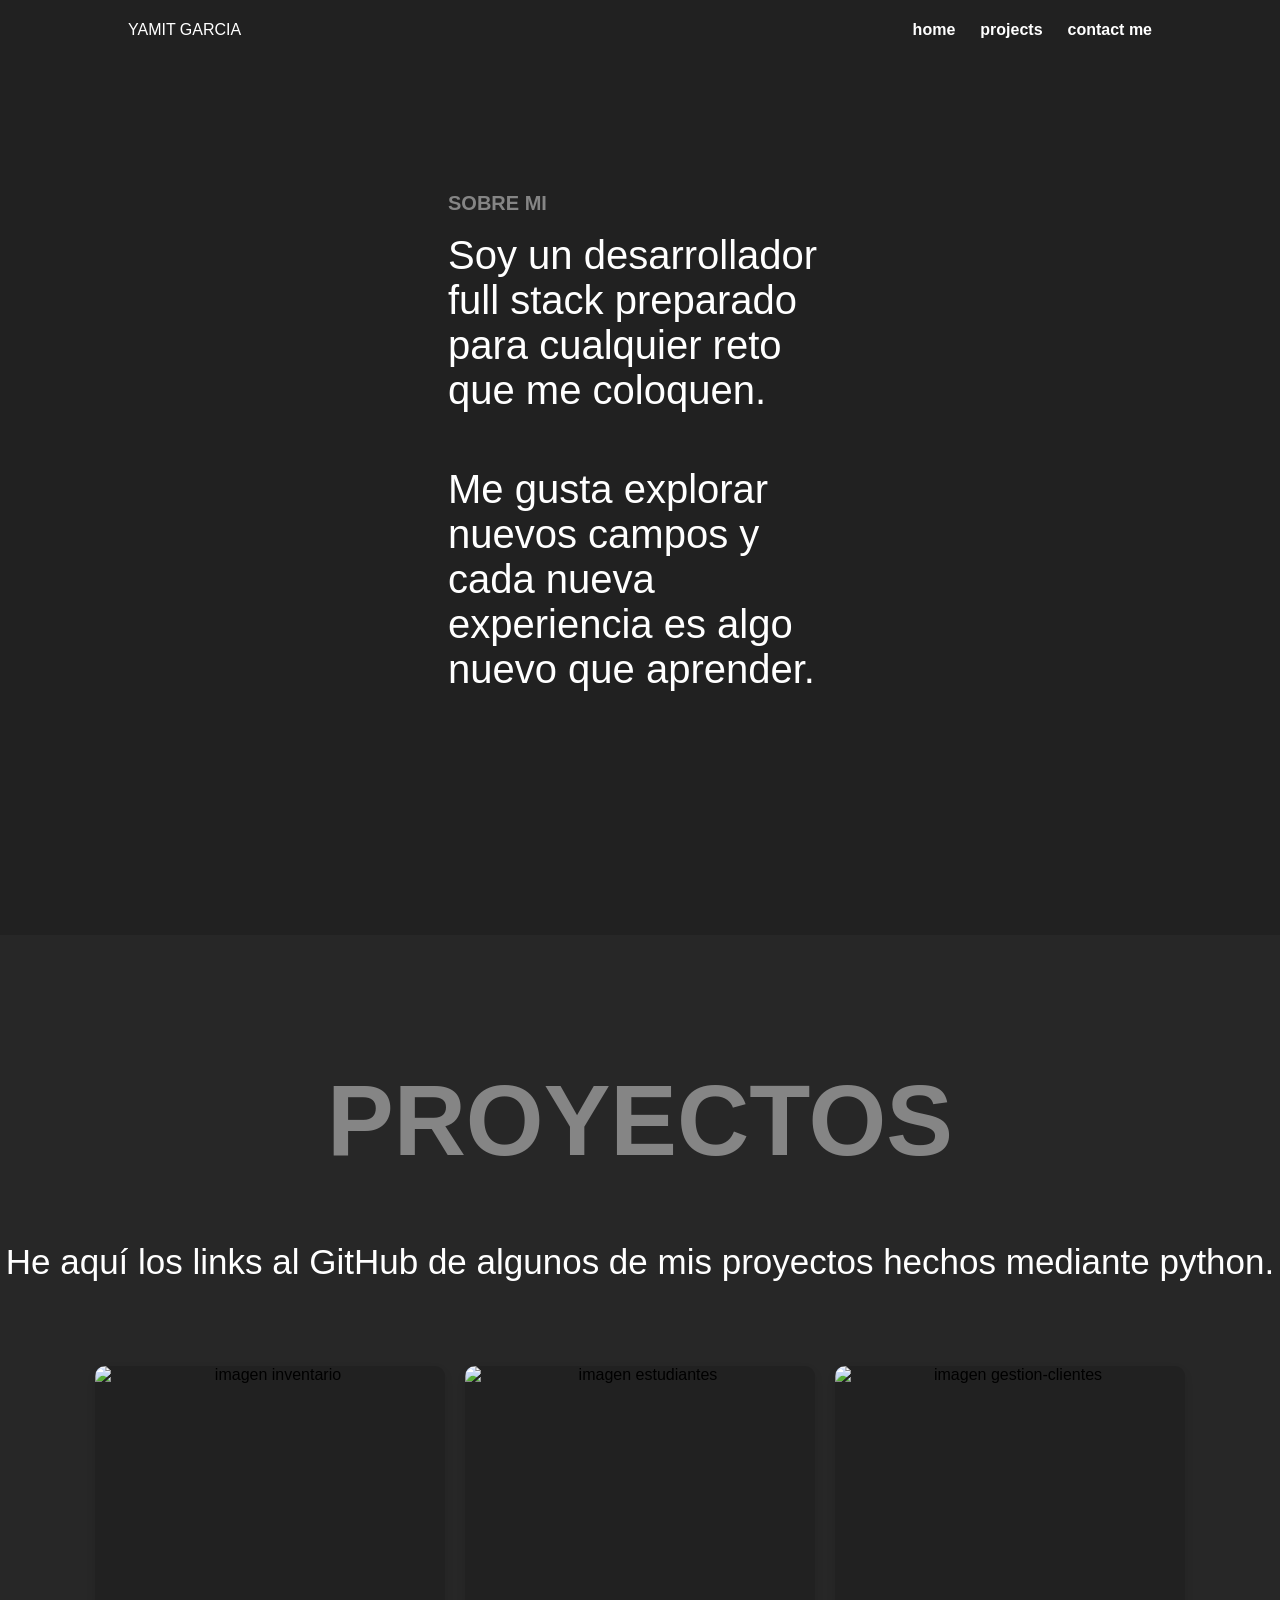
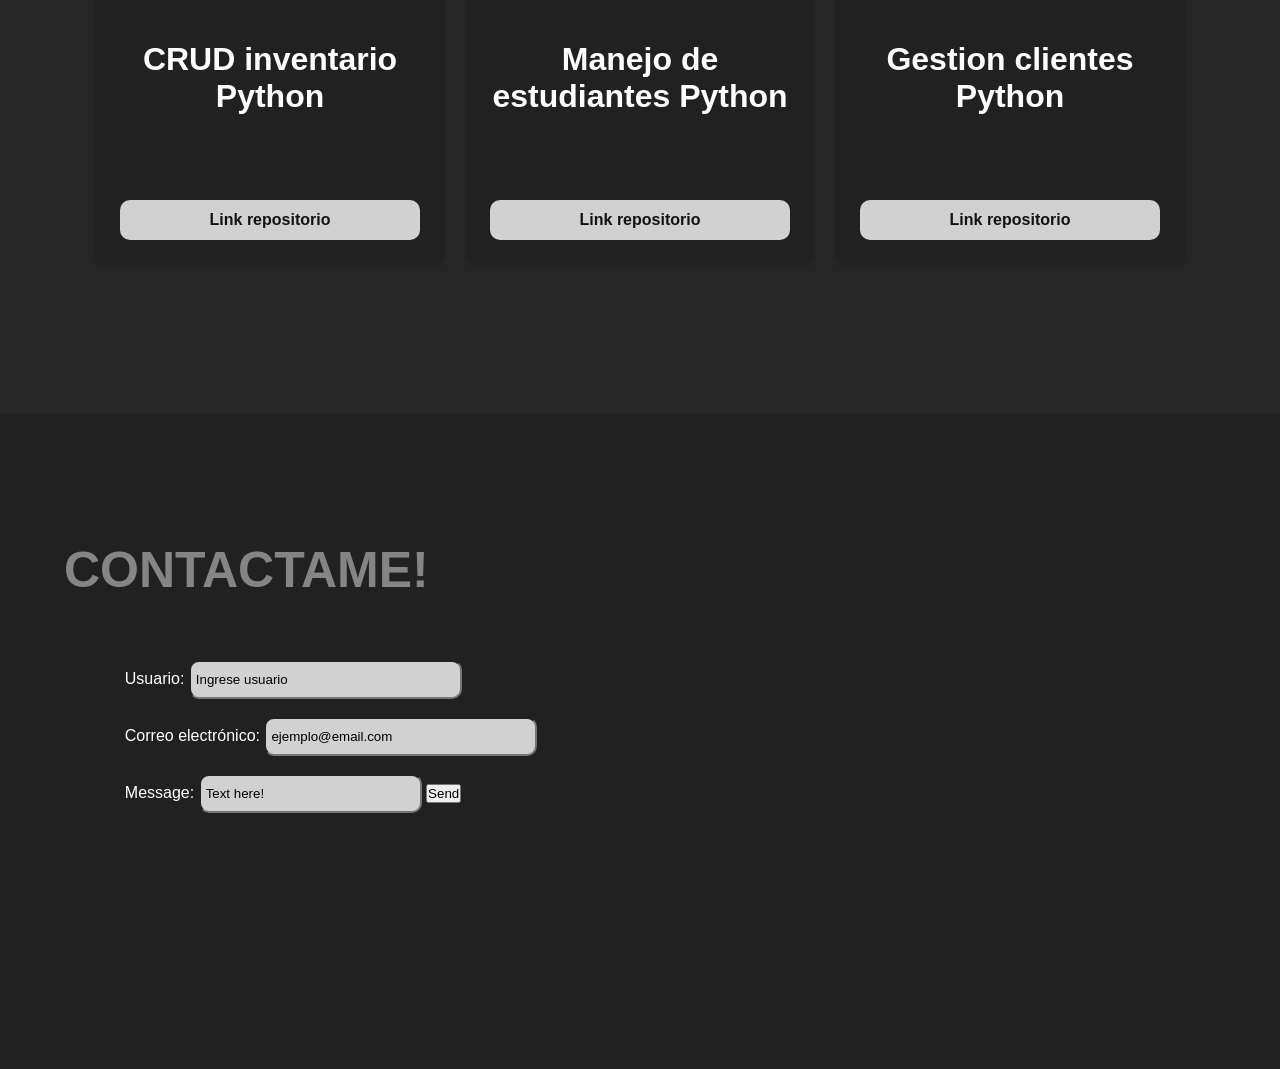
==== index.html @ 8ad62be3 "cambios" ====
<!DOCTYPE html>
<html lang="en">
<head>
    <meta charset="UTF-8">
    <meta name="viewport" content="width=device-width, initial-scale=1.0">
    <title>Portfolio</title>
    <link rel="stylesheet" href="style.css">
</head>
<body>
    <header>
        <div>
            <p id="name">YAMIT GARCIA</p>
        </div>
        <nav>
            <ul>
                <li><a href="#home">home</a></li>
                <li><a href="#projects">projects</a></li>
                <li><a href="#contact_me">contact me</a></li>
            </ul>
        </nav>
    </header>
    <main>
        <section id="home">
            <h1>SOBRE MI</h1>
            <br>
            <p>Soy un desarrollador full stack preparado para cualquier reto que me coloquen.</p><br><br><br>
            <p>Me gusta explorar nuevos campos y cada nueva experiencia es algo nuevo que aprender.</p>
        </section>
        <section id="projects">
            <h2>PROYECTOS</h2>
            <p>He aquí los links al GitHub de algunos de mis proyectos hechos mediante python.</p>
            <div class="contenedor-cards">
                <article class="card">
                    <img src="inventario.png" alt="imagen inventario">
                    <div class="contenido-card">
                        <h3>CRUD inventario Python</h3>
                        <button><a href="https://github.com/YamitGC/ProyectoM1Riwi-Inventario-Python" target="_blank">Link repositorio</a></button>
                    </div>
                </article>
                <article class="card">
                    <img src="estudiantes.jpg" alt="imagen estudiantes">
                    <div class="contenido-card">
                        <h3>Manejo de estudiantes Python</h3>
                        <button><a href="https://github.com/YamitGC/prueba-desempe-o" target="_blank">Link repositorio</a></button>
                    </div>
                </article>
                    <article class="card">
                    <img src="gestion-clientes.jpg" alt="imagen gestion-clientes">
                    <div class="contenido-card">
                        <h3>Gestion clientes Python</h3>
                        <button><a href="https://github.com/YamitGC/Proyecto-gestion-pedidos-clientes" target="_blank">Link repositorio</a></button>
                    </div>
                </article>
            </div>
        </section>
        <section id="contact_me">
            <h2>CONTACTAME!</h2>
            <form method="post">
                <label class="input-nombre" for="user">Usuario:</label>
                <input class="input-nombre-place" type="text" id="user" name="usuario" placeholder="Ingrese usuario" maxlength="20" required>
                <br><br>
                <label class="input-email" for="email">Correo electrónico:</label>
                <input class="input-email-place" type="email" id="email" name="email" placeholder="ejemplo@email.com" maxlength="25" required>
                <br><br>
                <label class="input-message" for="message">Message:</label>
                <input class="input-message-place" type="text" name="message" id="message" placeholder="Text here!" maxlength="250" required>

                <button type="submit">Send</button>
            </form>

        </section>
    </main>
    <footer></footer>
</body>
</html>
---- style.css ----
*{
    padding: 0;
    margin: 0;
    box-sizing: border-box;
    font-family:'Trebuchet MS', 'Lucida Sans Unicode', 'Lucida Grande', 'Lucida Sans', Arial, sans-serif;
}

:root{
    --color-home: #212121 ;
    --color-projects: #272727;
    --color-h1-home: #858585;
    --color-p-home: white;
}

#name{
    color: white;
}

header{
    left: 0;
    top: 0;
    width: 100%;
    height: 60px;
    display: flex;
    justify-content: space-between;
    align-items: center;
    padding: 0px 10%;
    position: fixed;
}

ul{
    
    list-style: none;
    display: flex;
    gap: 25px;
}

ul li a{
    font-weight: 600;
    text-decoration: none;
    color: white;

}

#home{
    background-color: var(--color-home);
    text-align: center;
    padding: 15% 35% 19% 35%;
}

#home h1{
    color: var(--color-h1-home);
    text-align: left;
    font-size: 20px;
}

#home p{
    color:var(--color-p-home);
    font-size: 40px;
    text-align:start;
}


#projects{
    background-color: var(--color-projects);
    text-align: center;
    padding: 0% 0% 10% 0%;
}

#projects h2{
    color: var(--color-h1-home);
    font-size: 100px;
    padding: 10% 0% 5%;
}

#projects p{
    color: white;
    padding: 0% 0% 5% 0%;
    font-size: 35px;
    text-align:center;
}

.contenedor-cards{
    display: flex;
    flex-wrap: wrap;
    gap: 20px;
    justify-content: center;
    padding: 20px;
}

.card{
    background: var(--color-home);
    border-radius: 10px;
    box-shadow: 0 4px 8px rgba(0,0,0,0.1);
    overflow: hidden;
    width: 300px;
    flex-grow: 1;
    max-width: 350px;
    display: flex;
    flex-direction: column;
}

.card img {
    width: 100%;
    height: 250px;
    object-fit: cover; /* Evita que la imagen se estire feo */
}

.contenido-card{
    color: #fcfcfc;
    padding: clamp(15px, 3vw, 25px); 
    display: flex;
    flex-direction: column;
    gap: 20px;
}

.contenido-card h3{
    font-size: xx-large;
    padding: 0% 0% 15%;
}


.contenido-card button{
    background-color: #d1d1d1;
    border: none;
    padding: 0px 10px;
    height: 40px;
    border-radius: 10px;
    cursor: pointer;
    margin-top: 20px;
    transition: all ease-in 0.2s;
}

.contenido-card button a{
    text-decoration: none;
    font-size: larger;
    font-weight: 600;
    color: rgb(19, 19, 19);
}

.contenido-card button:hover{
    background-color: #fcfcfc;
}

.card {
  transition: transform 0.4s ease;
}

.card:hover {
  transform: translateY(-10px); /* Se eleva un poquito al pasar el mouse */
}

#contact_me{
    background-color: var(--color-home);
    padding: 10% 0% 20% 5%;
    text-align: left;
}

#contact_me h2{
    color: var(--color-h1-home);
    padding: 0% 0% 5% 0%;
    font-size: 50px;
}

.input-nombre{
    color: white;
    padding: 0 0 0 5%;
}

.input-nombre-place{
    background-color: #d1d1d1;
    border-radius: 10px;
    padding: 10px 100px 10px 0%;
    color: #272727;
}

.input-nombre-place::placeholder{
    color: black;
    padding: 0 0 0 5px;
}

.input-email{
    color: white;
    padding: 0 0 0 5%;
}

.input-email-place{
    background-color: #d1d1d1;
    border-radius: 10px;
    padding: 10px 100px 10px 0%;
    color: #272727;
}

.input-email-place::placeholder{
    color: black;
    padding: 0 0 0 5px;
}

.input-message{
    color: white;
    padding: 0 0 0 5%;
}

.input-message-place{
    background-color: #d1d1d1;
    border-radius: 10px;
    padding: 10px 50px 10px 0%;
    color: #272727;
}

.input-message-place::placeholder{
    color: black;
    padding: 0 0 0 5px;
}
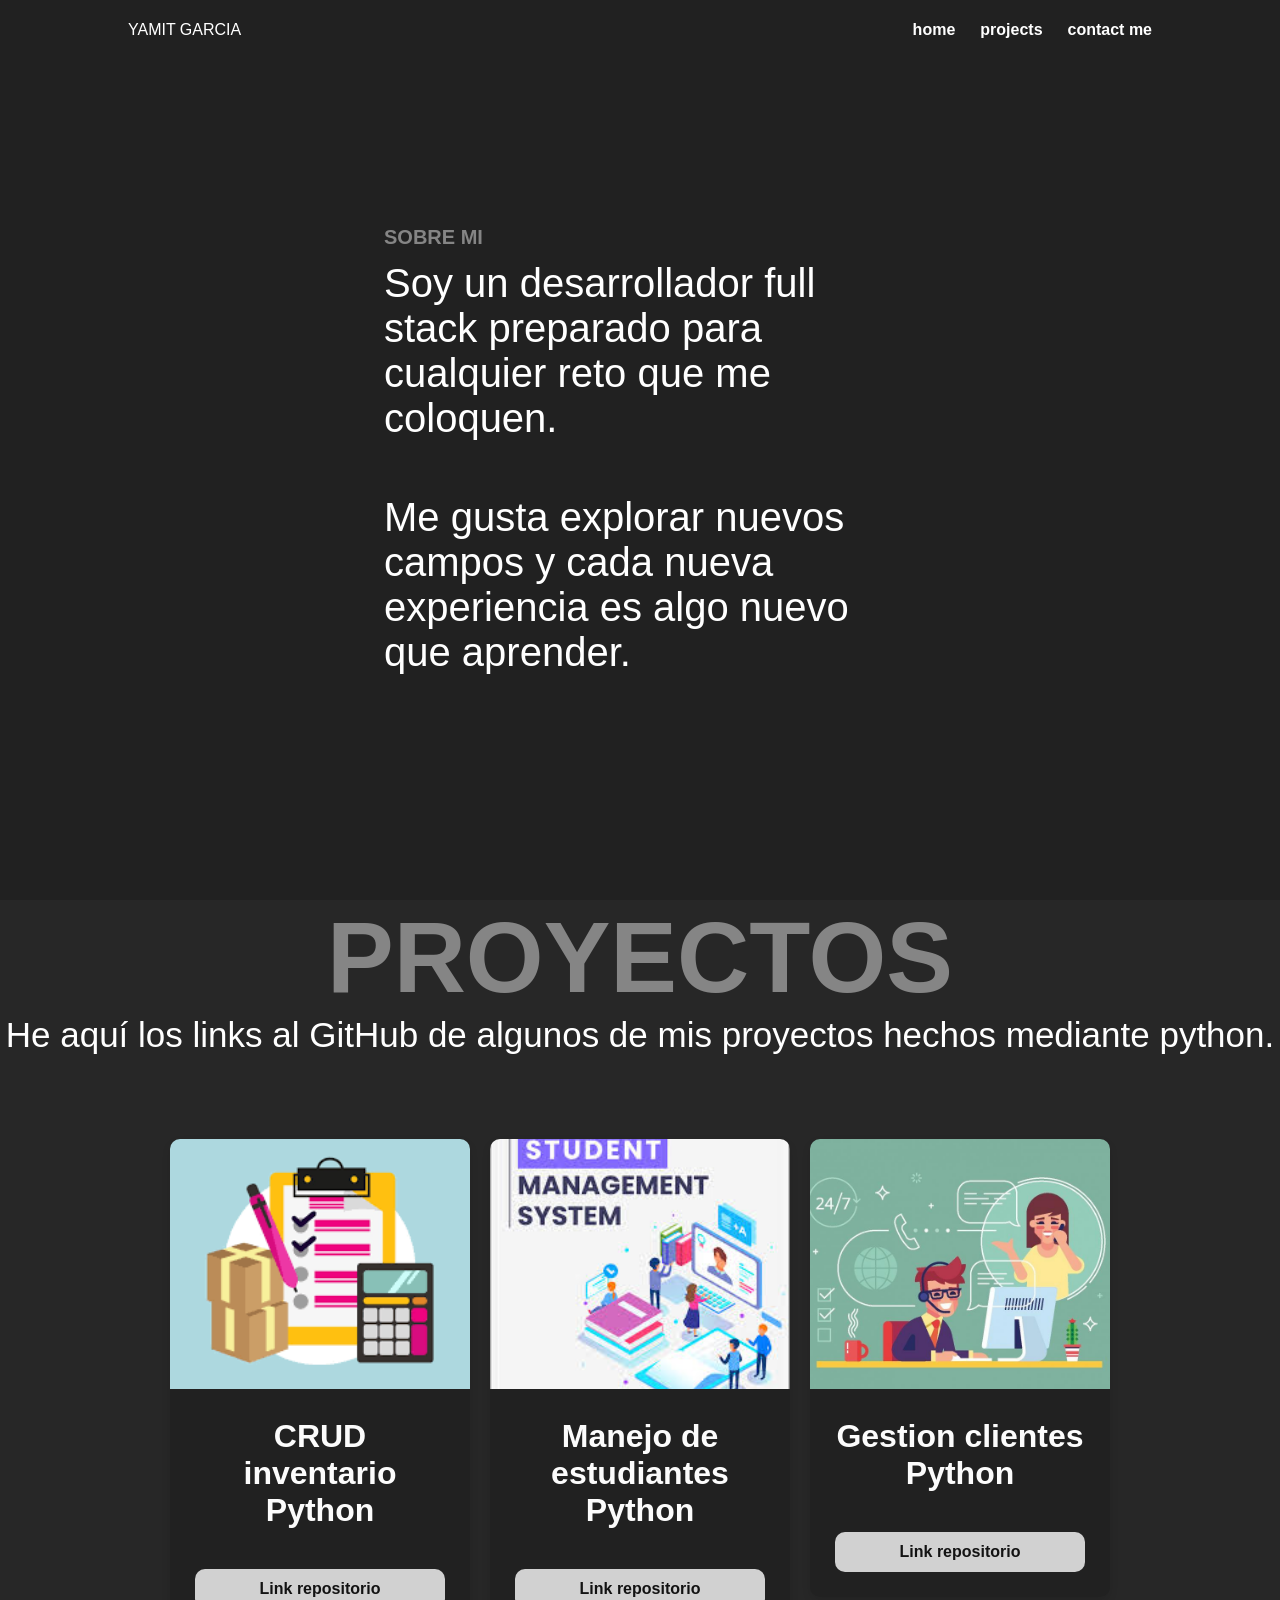
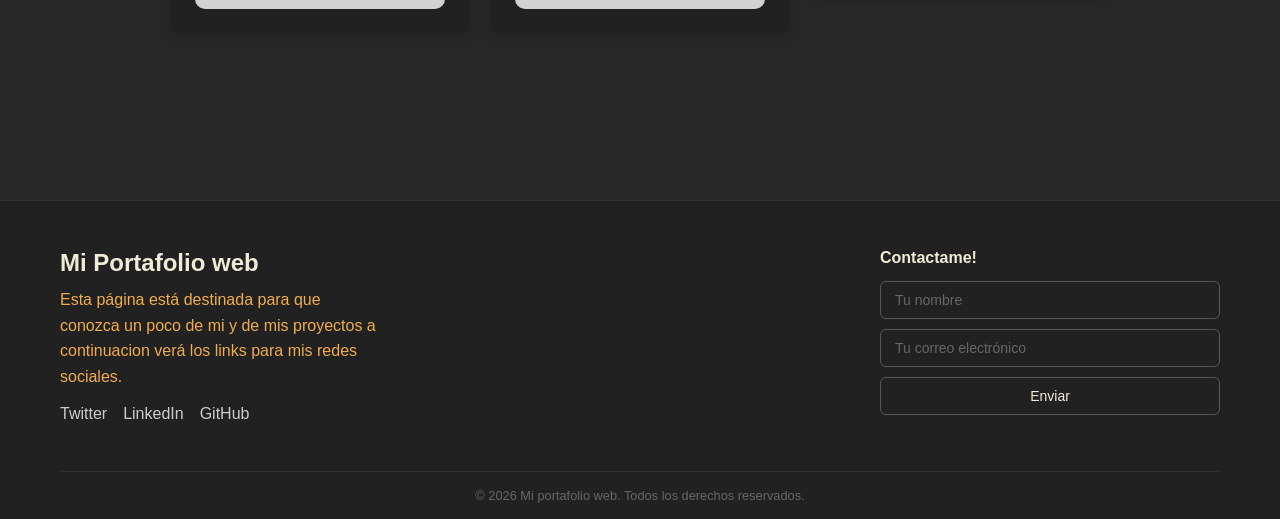
==== commit 4190df02: "portfile v1" ====
--- a/index.html
+++ b/index.html
@@ -31,21 +31,21 @@
             <p>He aquí los links al GitHub de algunos de mis proyectos hechos mediante python.</p>
             <div class="contenedor-cards">
                 <article class="card">
-                    <img src="inventario.png" alt="imagen inventario">
+                    <img src="/assets/inventario.png" alt="imagen inventario">
                     <div class="contenido-card">
                         <h3>CRUD inventario Python</h3>
                         <button><a href="https://github.com/YamitGC/ProyectoM1Riwi-Inventario-Python" target="_blank">Link repositorio</a></button>
                     </div>
                 </article>
                 <article class="card">
-                    <img src="estudiantes.jpg" alt="imagen estudiantes">
+                    <img src="/assets/estudiantes.jpg" alt="imagen estudiantes">
                     <div class="contenido-card">
                         <h3>Manejo de estudiantes Python</h3>
                         <button><a href="https://github.com/YamitGC/prueba-desempe-o" target="_blank">Link repositorio</a></button>
                     </div>
                 </article>
                     <article class="card">
-                    <img src="gestion-clientes.jpg" alt="imagen gestion-clientes">
+                    <img src="/assets/gestion-clientes.jpg" alt="imagen gestion-clientes">
                     <div class="contenido-card">
                         <h3>Gestion clientes Python</h3>
                         <button><a href="https://github.com/YamitGC/Proyecto-gestion-pedidos-clientes" target="_blank">Link repositorio</a></button>
@@ -53,23 +53,33 @@
                 </article>
             </div>
         </section>
+
+    </main>
+    <footer>
+        <section>
+        <h2>Mi Portafolio web</h2>
+        <p>Esta página está destinada para que conozca un poco de mi y de mis proyectos a continuacion verá los links para mis redes sociales.</p>
+        <nav aria-label="Redes sociales">
+            <a href="#">Twitter</a>
+            <a href="#">LinkedIn</a>
+            <a href="https://github.com/YamitGC">GitHub</a>
+        </nav>
+        </section>
+
         <section id="contact_me">
-            <h2>CONTACTAME!</h2>
-            <form method="post">
-                <label class="input-nombre" for="user">Usuario:</label>
-                <input class="input-nombre-place" type="text" id="user" name="usuario" placeholder="Ingrese usuario" maxlength="20" required>
-                <br><br>
-                <label class="input-email" for="email">Correo electrónico:</label>
-                <input class="input-email-place" type="email" id="email" name="email" placeholder="ejemplo@email.com" maxlength="25" required>
-                <br><br>
-                <label class="input-message" for="message">Message:</label>
-                <input class="input-message-place" type="text" name="message" id="message" placeholder="Text here!" maxlength="250" required>
+        <h2>Contactame!</h2>
+        <form action="/suscribir" method="POST">
+            <label for="nombre">Nombre</label>
+            <input type="text" id="nombre" name="nombre" placeholder="Tu nombre" maxlength="30" required />
 
-                <button type="submit">Send</button>
-            </form>
+            <label for="email">Correo</label>
+            <input type="email" id="email" name="email" placeholder="Tu correo electrónico" maxlength="30" required />
 
+            <button type="submit">Enviar</button>
+        </form>
         </section>
-    </main>
-    <footer></footer>
+
+        <small class="footer-copy"><p>© <time datetime="2026">2026</time> Mi portafolio web. Todos los derechos reservados.</p></small>
+    </footer>
 </body>
 </html>
--- a/style.css
+++ b/style.css
@@ -1,22 +1,25 @@
-*{
+* {
     padding: 0;
     margin: 0;
     box-sizing: border-box;
     font-family:'Trebuchet MS', 'Lucida Sans Unicode', 'Lucida Grande', 'Lucida Sans', Arial, sans-serif;
 }
 
-:root{
+/* variables para colores */
+
+:root {
     --color-home: #212121 ;
     --color-projects: #272727;
-    --color-h1-home: #858585;
-    --color-p-home: white;
-}
-
-#name{
+    --color-titles: #858585;
+}
+
+/* conjuntos de selectores para el header */
+
+#name { 
     color: white;
 }
 
-header{
+header {
     left: 0;
     top: 0;
     width: 100%;
@@ -28,76 +31,81 @@
     position: fixed;
 }
 
-ul{
-    
+ul {
     list-style: none;
     display: flex;
     gap: 25px;
 }
 
-ul li a{
+ul li a {
     font-weight: 600;
     text-decoration: none;
     color: white;
 
 }
 
-#home{
+/* conjunto de selectores para la parte de 'sobre mi' */
+
+#home {
     background-color: var(--color-home);
-    text-align: center;
-    padding: 15% 35% 19% 35%;
-}
-
-#home h1{
-    color: var(--color-h1-home);
-    text-align: left;
+    display: flex;
+    height: 100dvh;
+    flex-direction: row;
+    flex-wrap: wrap;
+    align-content: center;
+    justify-content: flex-start;
+    padding: 30%;
+}
+
+#home h1 {
+    color: var(--color-titles);
     font-size: 20px;
-}
-
-#home p{
-    color:var(--color-p-home);
+    height: 35px;
+}
+
+#home p {
+    color:white;
     font-size: 40px;
     text-align:start;
 }
 
-
-#projects{
+/* conjunto de selectores donde está la seccion proyectos con sus cards */
+
+#projects {
     background-color: var(--color-projects);
     text-align: center;
-    padding: 0% 0% 10% 0%;
-}
-
-#projects h2{
-    color: var(--color-h1-home);
+    height: 100dvh;
+}
+
+#projects h2 {
+    color: var(--color-titles);
     font-size: 100px;
-    padding: 10% 0% 5%;
-}
-
-#projects p{
+}
+
+#projects p {
     color: white;
     padding: 0% 0% 5% 0%;
     font-size: 35px;
     text-align:center;
 }
 
-.contenedor-cards{
-    display: flex;
+.contenedor-cards {
+    display: grid;
     flex-wrap: wrap;
     gap: 20px;
+    padding: 20px;
+    grid-auto-flow: column;
     justify-content: center;
-    padding: 20px;
-}
-
-.card{
+    align-items: baseline;
+}
+
+.card {
     background: var(--color-home);
     border-radius: 10px;
     box-shadow: 0 4px 8px rgba(0,0,0,0.1);
     overflow: hidden;
     width: 300px;
-    flex-grow: 1;
     max-width: 350px;
-    display: flex;
-    flex-direction: column;
 }
 
 .card img {
@@ -106,7 +114,7 @@
     object-fit: cover; /* Evita que la imagen se estire feo */
 }
 
-.contenido-card{
+.contenido-card {
     color: #fcfcfc;
     padding: clamp(15px, 3vw, 25px); 
     display: flex;
@@ -114,13 +122,12 @@
     gap: 20px;
 }
 
-.contenido-card h3{
+.contenido-card h3 {
     font-size: xx-large;
-    padding: 0% 0% 15%;
-}
-
-
-.contenido-card button{
+}
+
+
+.contenido-card button {
     background-color: #d1d1d1;
     border: none;
     padding: 0px 10px;
@@ -131,14 +138,14 @@
     transition: all ease-in 0.2s;
 }
 
-.contenido-card button a{
+.contenido-card button a {
     text-decoration: none;
     font-size: larger;
     font-weight: 600;
     color: rgb(19, 19, 19);
 }
 
-.contenido-card button:hover{
+.contenido-card button:hover {
     background-color: #fcfcfc;
 }
 
@@ -150,65 +157,125 @@
   transform: translateY(-10px); /* Se eleva un poquito al pasar el mouse */
 }
 
-#contact_me{
-    background-color: var(--color-home);
-    padding: 10% 0% 20% 5%;
-    text-align: left;
-}
-
-#contact_me h2{
-    color: var(--color-h1-home);
-    padding: 0% 0% 5% 0%;
-    font-size: 50px;
-}
-
-.input-nombre{
-    color: white;
-    padding: 0 0 0 5%;
-}
-
-.input-nombre-place{
-    background-color: #d1d1d1;
-    border-radius: 10px;
-    padding: 10px 100px 10px 0%;
-    color: #272727;
-}
-
-.input-nombre-place::placeholder{
-    color: black;
-    padding: 0 0 0 5px;
-}
-
-.input-email{
-    color: white;
-    padding: 0 0 0 5%;
-}
-
-.input-email-place{
-    background-color: #d1d1d1;
-    border-radius: 10px;
-    padding: 10px 100px 10px 0%;
-    color: #272727;
-}
-
-.input-email-place::placeholder{
-    color: black;
-    padding: 0 0 0 5px;
-}
-
-.input-message{
-    color: white;
-    padding: 0 0 0 5%;
-}
-
-.input-message-place{
-    background-color: #d1d1d1;
-    border-radius: 10px;
-    padding: 10px 50px 10px 0%;
-    color: #272727;
-}
-
-.input-message-place::placeholder{
-    color: black;
-    padding: 0 0 0 5px;
+/* ===== FOOTER ===== */
+footer {
+  background-color: var(--color-home);
+  color: #ccc;
+  padding: 48px 60px 0 60px;
+  display: flex;
+  flex-wrap: wrap;
+  gap: 40px;
+  justify-content: space-between;
+  border-top: 1px solid #333;
+}
+
+/* ===== SECCIÓN IZQUIERDA ===== */
+footer section:first-of-type {
+  max-width: 320px;
+}
+
+footer section:first-of-type h2 {
+  color: #f0ead6;
+  font-size: 1.5rem;
+  font-weight: 600;
+  margin: 0 0 10px 0;
+}
+
+footer section:first-of-type p {
+  font-size: 1rem;
+  line-height: 1.6;
+  color: #f0ad4e;
+  margin: 0 0 16px 0;
+}
+
+footer section:first-of-type nav {
+  display: flex;
+  gap: 16px;
+}
+
+footer section:first-of-type nav a {
+  color: #ccc;
+  text-decoration: none;
+  font-size: 1rem;
+}
+
+footer section:first-of-type nav a:hover {
+  color: #fff;
+}
+
+/* ===== SECCIÓN DERECHA (FORMULARIO) ===== */
+#contact_me {
+  min-width: 280px;
+  max-width: 340px;
+  flex: 1;
+}
+
+#contact_me h2 {
+  color: #f0ead6;
+  font-size: 1rem;
+  font-weight: 600;
+  margin: 0 0 14px 0;
+}
+
+#contact_me form {
+  display: flex;
+  flex-direction: column;
+  gap: 10px;
+}
+
+#contact_me label {
+  display: none; /* Labels ocultos visualmente como en el diseño */
+}
+
+#contact_me input {
+  background-color: transparent;
+  border: 1px solid #555;
+  border-radius: 6px;
+  color: #aaa;
+  padding: 10px 14px;
+  font-size: 0.875rem;
+  outline: none;
+  transition: border-color 0.2s;
+}
+
+#contact_me input::placeholder {
+  color: #666;
+}
+
+/* Usa el atributo placeholder en el HTML para "Tu nombre" y "Tu correo electrónico" */
+
+#contact_me input:focus {
+  border-color: #888;
+}
+
+#contact_me button {
+  background-color: transparent;
+  border: 1px solid #555;
+  border-radius: 6px;
+  color: #f0ead6;
+  padding: 10px 14px;
+  font-size: 0.875rem;
+  cursor: pointer;
+  transition: background-color 0.2s, border-color 0.2s;
+}
+
+#contact_me button:hover {
+  background-color: #333;
+  border-color: #888;
+}
+
+/* ===== COPYRIGHT ===== */
+.footer-copy {
+  width: 100%;
+  text-align: center;
+  border-top: 1px solid #333;
+  padding: 16px 0;
+  margin-top: 8px;
+  display: block;
+}
+
+.footer-copy p {
+  color: #666;
+  font-size: 0.8rem;
+  margin: 0;
 }
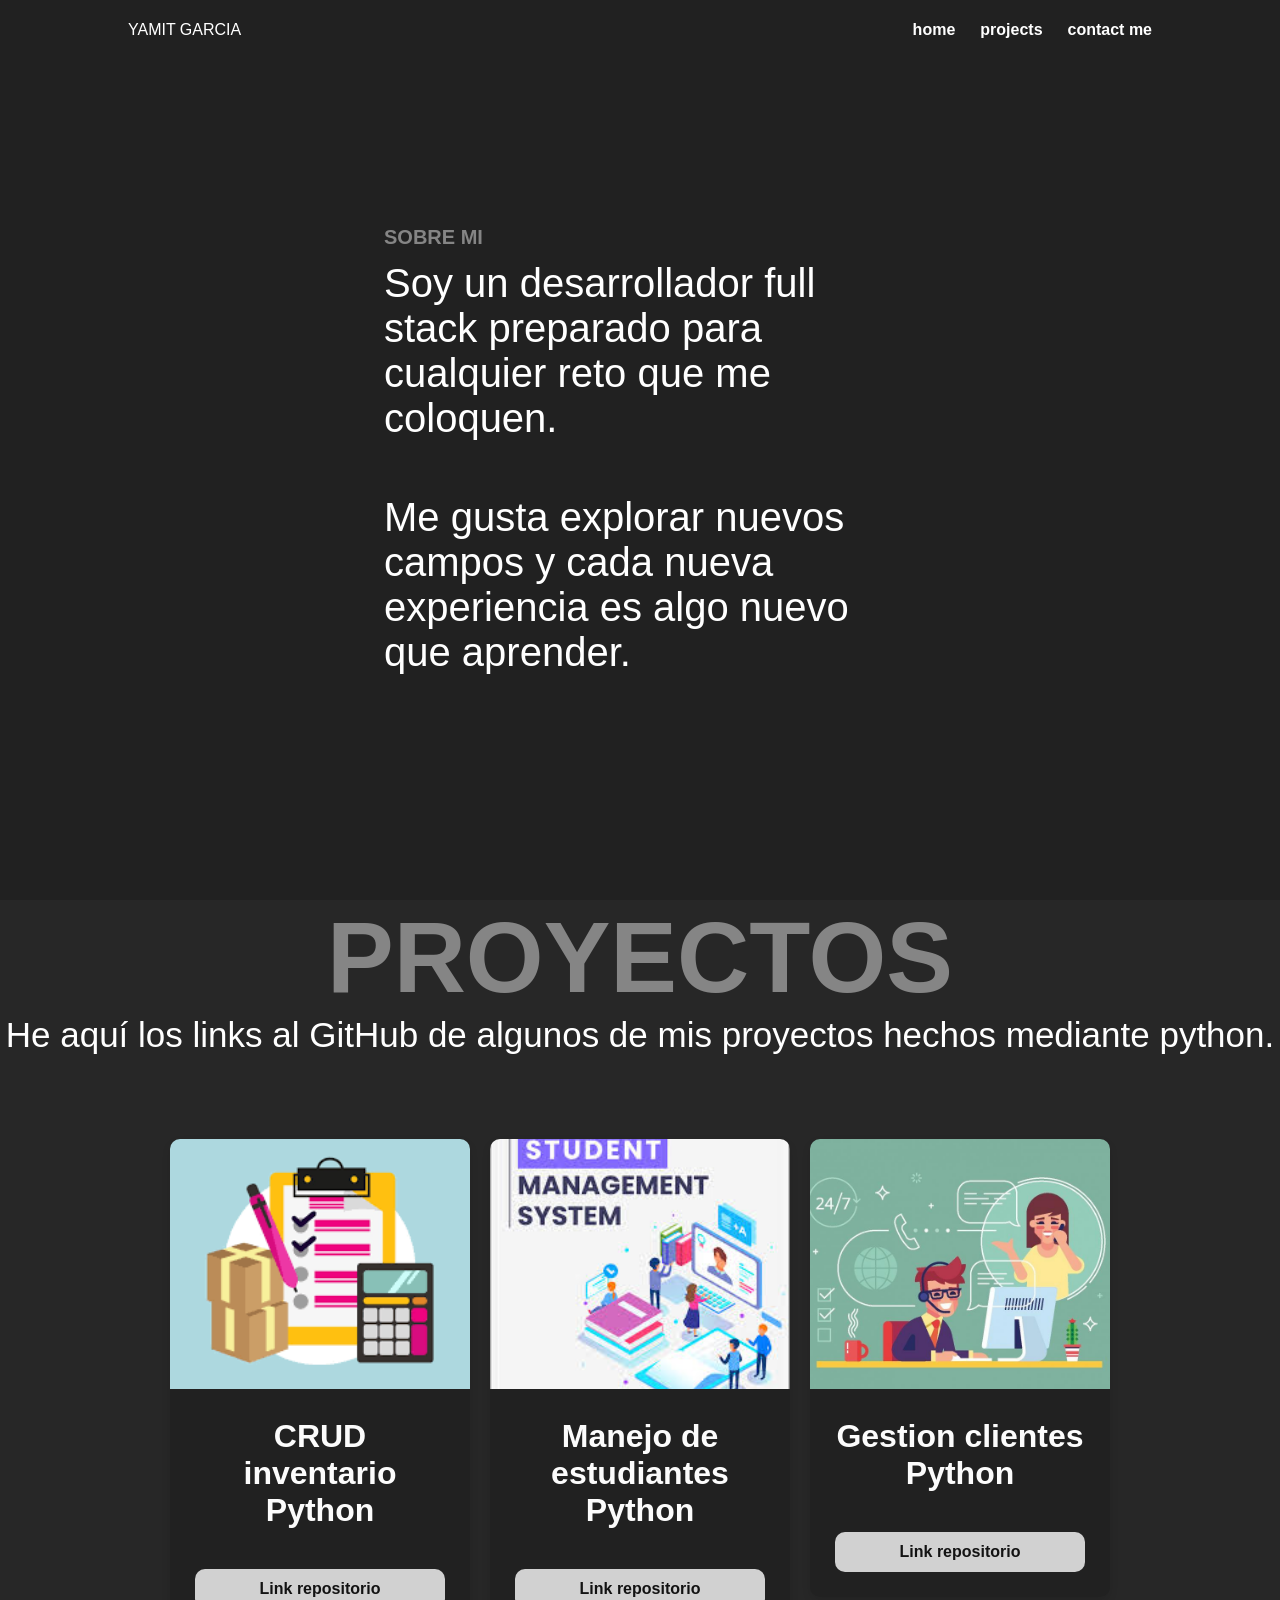
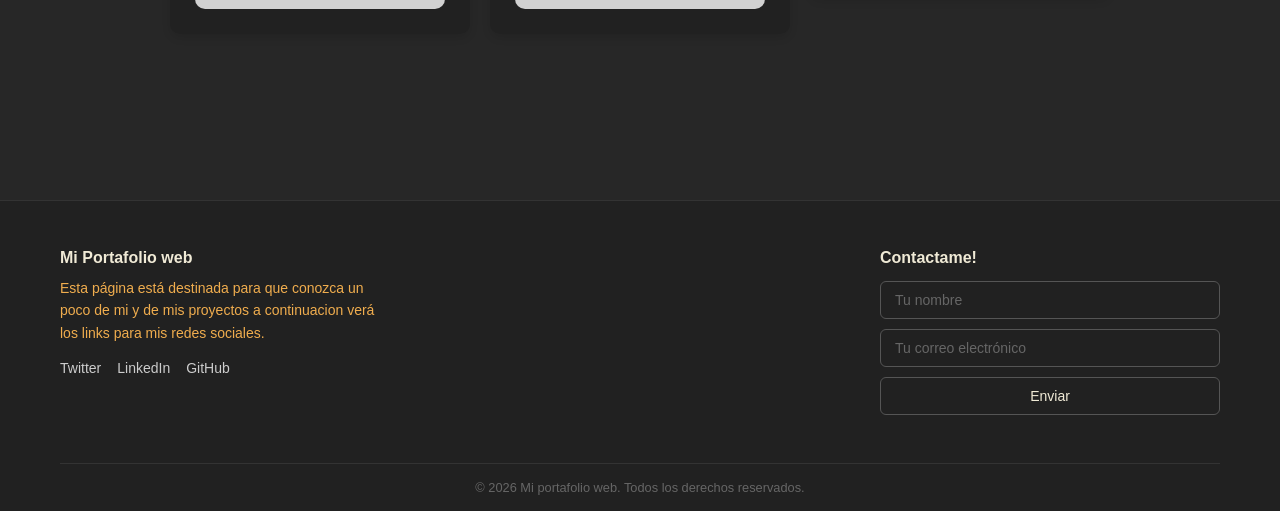
==== commit a10266c6: "portfolio v1" ====
--- a/index.html
+++ b/index.html
@@ -81,5 +81,6 @@
 
         <small class="footer-copy"><p>© <time datetime="2026">2026</time> Mi portafolio web. Todos los derechos reservados.</p></small>
     </footer>
+    
 </body>
-</html>+</html>
--- a/style.css
+++ b/style.css
@@ -159,7 +159,7 @@
 
 /* ===== FOOTER ===== */
 footer {
-  background-color: var(--color-home);
+  background-color:var(--color-home);
   color: #ccc;
   padding: 48px 60px 0 60px;
   display: flex;
@@ -176,13 +176,13 @@
 
 footer section:first-of-type h2 {
   color: #f0ead6;
-  font-size: 1.5rem;
+  font-size: 1rem;
   font-weight: 600;
   margin: 0 0 10px 0;
 }
 
 footer section:first-of-type p {
-  font-size: 1rem;
+  font-size: 0.875rem;
   line-height: 1.6;
   color: #f0ad4e;
   margin: 0 0 16px 0;
@@ -196,7 +196,7 @@
 footer section:first-of-type nav a {
   color: #ccc;
   text-decoration: none;
-  font-size: 1rem;
+  font-size: 0.875rem;
 }
 
 footer section:first-of-type nav a:hover {
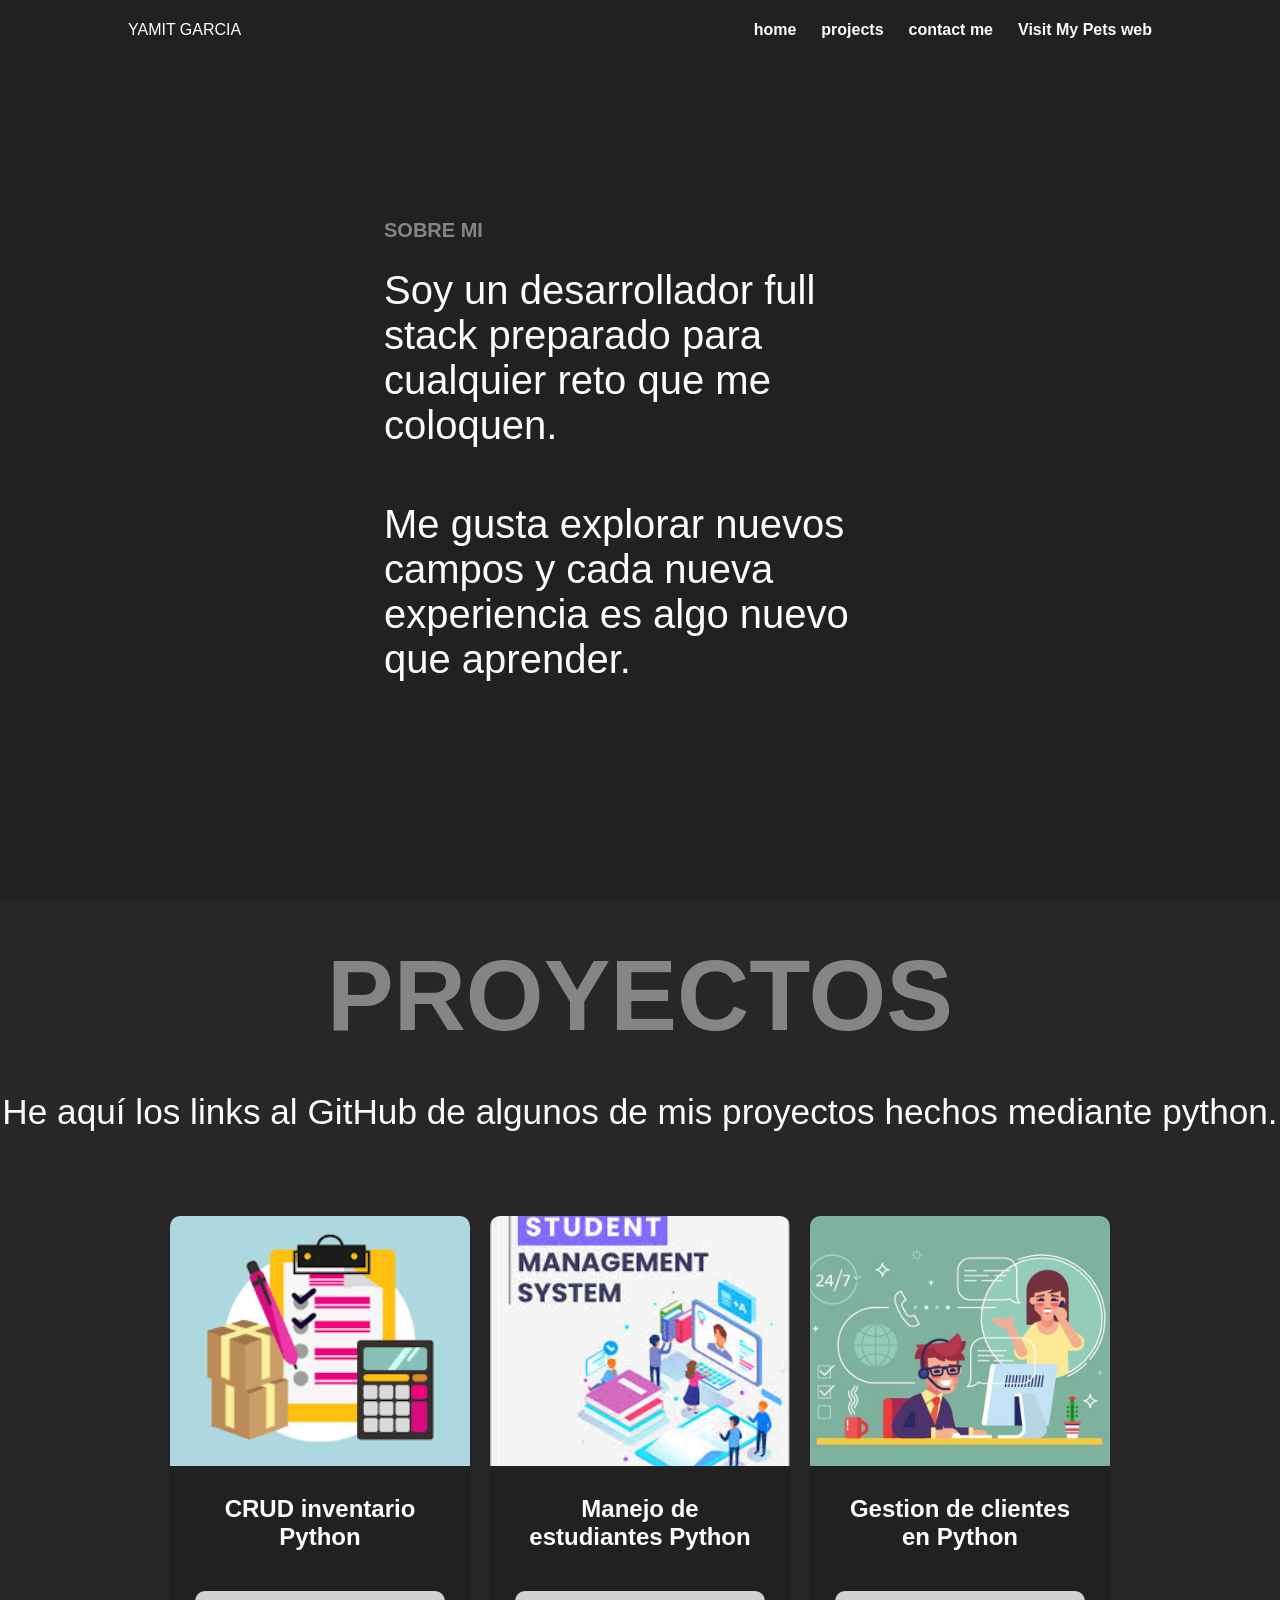
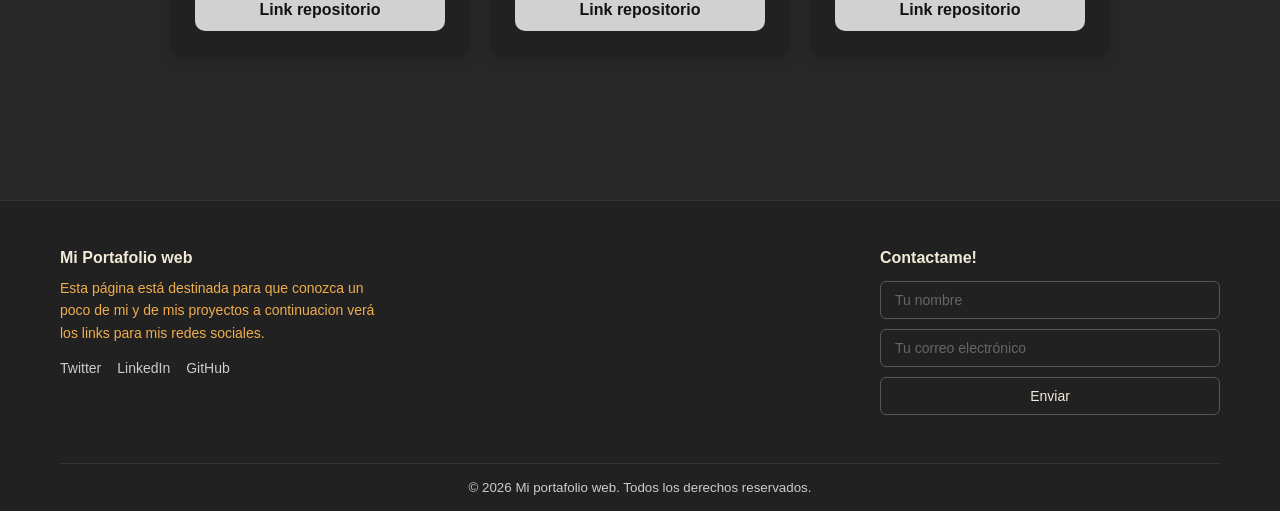
==== commit 5f9b68e5: "portfolio v1.2" ====
--- a/index.html
+++ b/index.html
@@ -7,15 +7,16 @@
     <link rel="stylesheet" href="style.css">
 </head>
 <body>
-    <header>
+    <header id="header-portfolio">
         <div>
             <p id="name">YAMIT GARCIA</p>
         </div>
         <nav>
-            <ul>
+            <ul id="ul-portfolio">
                 <li><a href="#home">home</a></li>
                 <li><a href="#projects">projects</a></li>
                 <li><a href="#contact_me">contact me</a></li>
+                <li><a href="pets.html">Visit My Pets web</a></li>
             </ul>
         </nav>
     </header>
@@ -34,35 +35,35 @@
                     <img src="/assets/inventario.png" alt="imagen inventario">
                     <div class="contenido-card">
                         <h3>CRUD inventario Python</h3>
-                        <button><a href="https://github.com/YamitGC/ProyectoM1Riwi-Inventario-Python" target="_blank">Link repositorio</a></button>
+                        <a href="https://github.com/YamitGC/ProyectoM1Riwi-Inventario-Python" target="_blank">Link repositorio</a>
                     </div>
                 </article>
                 <article class="card">
                     <img src="/assets/estudiantes.jpg" alt="imagen estudiantes">
                     <div class="contenido-card">
                         <h3>Manejo de estudiantes Python</h3>
-                        <button><a href="https://github.com/YamitGC/prueba-desempe-o" target="_blank">Link repositorio</a></button>
+                        <a href="https://github.com/YamitGC/prueba-desempe-o" target="_blank">Link repositorio</a>
                     </div>
                 </article>
                     <article class="card">
                     <img src="/assets/gestion-clientes.jpg" alt="imagen gestion-clientes">
                     <div class="contenido-card">
-                        <h3>Gestion clientes Python</h3>
-                        <button><a href="https://github.com/YamitGC/Proyecto-gestion-pedidos-clientes" target="_blank">Link repositorio</a></button>
+                        <h3>Gestion de clientes en Python</h3>
+                        <a href="https://github.com/YamitGC/Proyecto-gestion-pedidos-clientes" target="_blank">Link repositorio</a>
                     </div>
                 </article>
             </div>
         </section>
 
     </main>
-    <footer>
+    <footer id="footer-portfolio">
         <section>
         <h2>Mi Portafolio web</h2>
         <p>Esta página está destinada para que conozca un poco de mi y de mis proyectos a continuacion verá los links para mis redes sociales.</p>
         <nav aria-label="Redes sociales">
             <a href="#">Twitter</a>
             <a href="#">LinkedIn</a>
-            <a href="https://github.com/YamitGC">GitHub</a>
+            <a href="https://github.com/YamitGC" target="_blank">GitHub</a>
         </nav>
         </section>
 
@@ -79,7 +80,7 @@
         </form>
         </section>
 
-        <small class="footer-copy"><p>© <time datetime="2026">2026</time> Mi portafolio web. Todos los derechos reservados.</p></small>
+        <small class="footer-copy">© <time datetime="2026">2026</time> Mi portafolio web. Todos los derechos reservados.</small>
     </footer>
     
 </body>
--- a/style.css
+++ b/style.css
@@ -1,281 +1,562 @@
-* {
+/* =============================================
+   RESET & BASE
+   ============================================= */
+*,
+*::before,
+*::after {
     padding: 0;
     margin: 0;
     box-sizing: border-box;
-    font-family:'Trebuchet MS', 'Lucida Sans Unicode', 'Lucida Grande', 'Lucida Sans', Arial, sans-serif;
-}
-
-/* variables para colores */
-
+}
+
+/* =============================================
+   VARIABLES GLOBALES
+   ============================================= */
 :root {
-    --color-home: #212121 ;
+    /* Colores — portfolio */
+    --color-home: #212121;
     --color-projects: #272727;
     --color-titles: #858585;
-}
-
-/* conjuntos de selectores para el header */
-
-#name { 
-    color: white;
-}
-
-header {
-    left: 0;
-    top: 0;
+    --color-white: #fcfcfc;
+    --color-light: #f0ead6;
+    --color-muted: #ccc;
+    --color-border: #333;
+    --color-btn-bg: #d1d1d1;
+
+    /* Colores — mascotas */
+    --color-pets-header: crimson;
+    --color-pets-home: bisque;
+    --color-pets-section: burlywood;
+
+    /* Tipografía */
+    --font-base: 'Trebuchet MS', 'Lucida Sans Unicode', 'Lucida Grande', 'Lucida Sans', Arial, sans-serif;
+
+    /* Espaciado */
+    --spacing-xs: 8px;
+    --spacing-sm: 16px;
+    --spacing-md: 24px;
+    --spacing-lg: 40px;
+    --spacing-xl: 60px;
+
+    /* Radios */
+    --radius-sm: 6px;
+    --radius-md: 10px;
+
+    /* Sombras */
+    --shadow-card: 0 4px 8px rgba(0, 0, 0, 0.1);
+    --shadow-pets: 0 4px 8px rgb(255, 0, 0);
+
+    /* Transiciones */
+    --transition-fast: 0.2s ease;
+    --transition-card: 0.4s ease;
+
+    /* Header */
+    --header-height: 60px;
+}
+
+/* =============================================
+   GLOBAL
+   ============================================= */
+body {
+    font-family: var(--font-base);
+}
+
+/* =============================================
+   HEADER — PORTFOLIO
+   ============================================= */
+#header-portfolio {
+    position: fixed;
+    inset-block-start: 0;
+    inset-inline-start: 0;
     width: 100%;
-    height: 60px;
+    height: var(--header-height);
     display: flex;
     justify-content: space-between;
     align-items: center;
-    padding: 0px 10%;
-    position: fixed;
-}
-
-ul {
+    padding: 0 10%;
+    z-index: 100;
+}
+
+#name {
+    color: var(--color-white);
+}
+
+#ul-portfolio {
     list-style: none;
     display: flex;
     gap: 25px;
 }
 
-ul li a {
+#ul-portfolio li a {
     font-weight: 600;
     text-decoration: none;
-    color: white;
-
-}
-
-/* conjunto de selectores para la parte de 'sobre mi' */
-
+    color: var(--color-white);
+    transition: color var(--transition-fast);
+}
+
+#ul-portfolio li a:hover {
+    color: var(--color-muted);
+}
+
+/* =============================================
+   SECCIÓN HOME
+   ============================================= */
 #home {
     background-color: var(--color-home);
     display: flex;
-    height: 100dvh;
-    flex-direction: row;
-    flex-wrap: wrap;
-    align-content: center;
-    justify-content: flex-start;
-    padding: 30%;
+    min-height: 100dvh;
+    flex-direction: column;
+    justify-content: center;
+    padding: 0 30%;
 }
 
 #home h1 {
     color: var(--color-titles);
-    font-size: 20px;
-    height: 35px;
+    font-size: 1.25rem;
+    margin-bottom: var(--spacing-xs);
 }
 
 #home p {
-    color:white;
-    font-size: 40px;
-    text-align:start;
-}
-
-/* conjunto de selectores donde está la seccion proyectos con sus cards */
-
+    color: var(--color-white);
+    font-size: 2.5rem;
+}
+
+/* =============================================
+   SECCIÓN PROYECTOS
+   ============================================= */
 #projects {
     background-color: var(--color-projects);
     text-align: center;
-    height: 100dvh;
+    min-height: 100dvh;
+    padding-bottom: var(--spacing-lg);
 }
 
 #projects h2 {
     color: var(--color-titles);
-    font-size: 100px;
-}
-
-#projects p {
-    color: white;
-    padding: 0% 0% 5% 0%;
-    font-size: 35px;
-    text-align:center;
-}
-
+    font-size: clamp(2.5rem, 8vw, 6.25rem);
+    padding: 3%;
+}
+
+#projects > p {
+    color: var(--color-white);
+    padding-bottom: 5%;
+    font-size: clamp(1.2rem, 3vw, 2.2rem);
+}
+
+/* ===== CARDS ===== */
 .contenedor-cards {
-    display: grid;
+    display: flex;
     flex-wrap: wrap;
     gap: 20px;
     padding: 20px;
-    grid-auto-flow: column;
     justify-content: center;
-    align-items: baseline;
+    align-items: stretch;
 }
 
 .card {
     background: var(--color-home);
-    border-radius: 10px;
-    box-shadow: 0 4px 8px rgba(0,0,0,0.1);
+    border-radius: var(--radius-md);
+    box-shadow: var(--shadow-card);
     overflow: hidden;
     width: 300px;
     max-width: 350px;
+    transition: transform var(--transition-card);
+}
+
+.card:hover {
+    transform: translateY(-10px);
 }
 
 .card img {
     width: 100%;
     height: 250px;
-    object-fit: cover; /* Evita que la imagen se estire feo */
+    object-fit: cover;
 }
 
 .contenido-card {
-    color: #fcfcfc;
-    padding: clamp(15px, 3vw, 25px); 
+    color: var(--color-white);
+    padding: clamp(15px, 3vw, 25px);
     display: flex;
     flex-direction: column;
     gap: 20px;
 }
 
 .contenido-card h3 {
-    font-size: xx-large;
-}
-
-
-.contenido-card button {
-    background-color: #d1d1d1;
+    font-size: 1.5rem;
+}
+
+.contenido-card a {
+    background-color: var(--color-btn-bg);
+    text-decoration: none;
+    font-size: 1rem;
+    font-weight: 600;
+    color: rgb(19, 19, 19);
     border: none;
-    padding: 0px 10px;
+    padding: 10px 10px;
     height: 40px;
-    border-radius: 10px;
+    border-radius: var(--radius-md);
     cursor: pointer;
     margin-top: 20px;
-    transition: all ease-in 0.2s;
-}
-
-.contenido-card button a {
+    transition: background-color var(--transition-fast);
+}
+
+.contenido-card a:hover {
+    background-color: var(--color-white);
+}
+
+
+/* =============================================
+   FOOTER — PORTFOLIO
+   ============================================= */
+#footer-portfolio {
+    background-color: var(--color-home);
+    color: var(--color-muted);
+    padding: 48px var(--spacing-xl) 0;
+    display: flex;
+    flex-wrap: wrap;
+    gap: var(--spacing-lg);
+    justify-content: space-between;
+    border-top: 1px solid var(--color-border);
+}
+
+/* ===== Sección izquierda ===== */
+footer section:first-of-type {
+    max-width: 320px;
+}
+
+footer section:first-of-type h2 {
+    color: var(--color-light);
+    font-size: 1rem;
+    font-weight: 600;
+    margin-bottom: 10px;
+}
+
+footer section:first-of-type p {
+    font-size: 0.875rem;
+    line-height: 1.6;
+    color: #f0ad4e;
+    margin-bottom: var(--spacing-sm);
+}
+
+footer section:first-of-type nav {
+    display: flex;
+    gap: var(--spacing-sm);
+}
+
+footer section:first-of-type nav a {
+    color: var(--color-muted);
     text-decoration: none;
-    font-size: larger;
+    font-size: 0.875rem;
+    transition: color var(--transition-fast);
+}
+
+footer section:first-of-type nav a:hover {
+    color: var(--color-white);
+}
+
+/* ===== Formulario de contacto ===== */
+#contact_me {
+    min-width: 280px;
+    max-width: 340px;
+    flex: 1;
+}
+
+#contact_me h2 {
+    color: var(--color-light);
+    font-size: 1rem;
     font-weight: 600;
-    color: rgb(19, 19, 19);
-}
-
-.contenido-card button:hover {
-    background-color: #fcfcfc;
-}
-
-.card {
-  transition: transform 0.4s ease;
-}
-
-.card:hover {
-  transform: translateY(-10px); /* Se eleva un poquito al pasar el mouse */
-}
-
-/* ===== FOOTER ===== */
-footer {
-  background-color:var(--color-home);
-  color: #ccc;
-  padding: 48px 60px 0 60px;
-  display: flex;
-  flex-wrap: wrap;
-  gap: 40px;
-  justify-content: space-between;
-  border-top: 1px solid #333;
-}
-
-/* ===== SECCIÓN IZQUIERDA ===== */
-footer section:first-of-type {
-  max-width: 320px;
-}
-
-footer section:first-of-type h2 {
-  color: #f0ead6;
-  font-size: 1rem;
-  font-weight: 600;
-  margin: 0 0 10px 0;
-}
-
-footer section:first-of-type p {
-  font-size: 0.875rem;
-  line-height: 1.6;
-  color: #f0ad4e;
-  margin: 0 0 16px 0;
-}
-
-footer section:first-of-type nav {
-  display: flex;
-  gap: 16px;
-}
-
-footer section:first-of-type nav a {
-  color: #ccc;
-  text-decoration: none;
-  font-size: 0.875rem;
-}
-
-footer section:first-of-type nav a:hover {
-  color: #fff;
-}
-
-/* ===== SECCIÓN DERECHA (FORMULARIO) ===== */
-#contact_me {
-  min-width: 280px;
-  max-width: 340px;
-  flex: 1;
-}
-
-#contact_me h2 {
-  color: #f0ead6;
-  font-size: 1rem;
-  font-weight: 600;
-  margin: 0 0 14px 0;
+    margin-bottom: 14px;
 }
 
 #contact_me form {
-  display: flex;
-  flex-direction: column;
-  gap: 10px;
+    display: flex;
+    flex-direction: column;
+    gap: 10px;
 }
 
 #contact_me label {
-  display: none; /* Labels ocultos visualmente como en el diseño */
+    display: none;
+}
+
+#contact_me input,
+#contact_me button {
+    border-radius: var(--radius-sm);
+    padding: 10px 14px;
+    font-size: 0.875rem;
+    transition: border-color var(--transition-fast),
+                background-color var(--transition-fast);
+    outline: none;
 }
 
 #contact_me input {
-  background-color: transparent;
-  border: 1px solid #555;
-  border-radius: 6px;
-  color: #aaa;
-  padding: 10px 14px;
-  font-size: 0.875rem;
-  outline: none;
-  transition: border-color 0.2s;
+    background-color: transparent;
+    border: 1px solid #555;
+    color: #aaa;
 }
 
 #contact_me input::placeholder {
-  color: #666;
-}
-
-/* Usa el atributo placeholder en el HTML para "Tu nombre" y "Tu correo electrónico" */
+    color: #666;
+}
 
 #contact_me input:focus {
-  border-color: #888;
+    border-color: #888;
 }
 
 #contact_me button {
-  background-color: transparent;
-  border: 1px solid #555;
-  border-radius: 6px;
-  color: #f0ead6;
-  padding: 10px 14px;
-  font-size: 0.875rem;
-  cursor: pointer;
-  transition: background-color 0.2s, border-color 0.2s;
+    background-color: transparent;
+    border: 1px solid #555;
+    color: var(--color-light);
+    cursor: pointer;
 }
 
 #contact_me button:hover {
-  background-color: #333;
-  border-color: #888;
-}
-
-/* ===== COPYRIGHT ===== */
+    background-color: #333;
+    border-color: #888;
+}
+
+/* ===== Copyright ===== */
 .footer-copy {
-  width: 100%;
-  text-align: center;
-  border-top: 1px solid #333;
-  padding: 16px 0;
-  margin-top: 8px;
-  display: block;
+    width: 100%;
+    text-align: center;
+    border-top: 1px solid var(--color-border);
+    padding: var(--spacing-sm) 0;
+    margin-top: var(--spacing-xs);
+    display: block;
 }
 
 .footer-copy p {
-  color: #666;
-  font-size: 0.8rem;
-  margin: 0;
-}+    color: #666;
+    font-size: 0.8rem;
+}
+
+/* =============================================
+   HEADER — MASCOTAS
+   ============================================= */
+#header-mascotas {
+    position: fixed;
+    inset-block-start: 0;
+    inset-inline-start: 0;
+    width: 100%;
+    height: var(--header-height);
+    display: flex;
+    justify-content: space-between;
+    align-items: center;
+    background-color: var(--color-pets-header);
+    z-index: 10;
+    padding: 0 10%;
+    color: var(--color-white);
+}
+
+#ul-mascotas {
+    list-style: none;
+    display: flex;
+    gap: 25px;
+}
+
+#ul-mascotas li a {
+    font-weight: 600;
+    text-decoration: none;
+    color: var(--color-white);
+    transition: opacity var(--transition-fast);
+}
+
+#ul-mascotas li a:hover {
+    opacity: 0.75;
+}
+
+/* =============================================
+   HOME — MASCOTAS
+   ============================================= */
+#home-mascotas {
+    background-color: var(--color-pets-home);
+    display: flex;
+    min-height: 100dvh;
+    flex-direction: column;
+    align-items: center;
+    justify-content: center;
+    padding: 0 10%;
+    gap: var(--spacing-md);
+}
+
+#home-mascotas h1 {
+    font-size: clamp(2.5rem, 8vw, 5rem);
+}
+
+#home-mascotas p {
+    font-size: clamp(1.2rem, 3vw, 2.2rem);
+    text-align: center;
+}
+
+/* =============================================
+   SECCIÓN PETS
+   ============================================= */
+#pets {
+    background-color: var(--color-pets-section);
+    min-height: 100%;
+}
+
+#titulo-mascotas {
+    font-size: clamp(2.5rem, 8vw, 6.25rem);
+    text-align: center;
+    padding: 5% 0;
+}
+
+.contenedor-cards-mascotas {
+    display: flex;
+    flex-wrap: wrap;
+    gap: 30px;
+    justify-content: center;
+    padding: 0 20% 5%;
+}
+
+.card-mascota {
+    background: var(--color-home);
+    border-radius: var(--radius-md);
+    box-shadow: var(--shadow-pets);
+    overflow: hidden;
+    width: 300px;
+    max-width: 350px;
+    transition: transform var(--transition-card);
+}
+
+.card-mascota:hover {
+    transform: translateY(-10px);
+}
+
+.card-mascota img {
+    width: 100%;
+    height: 250px;
+    object-fit: cover;
+}
+
+.contenido-card-mascota {
+    color: var(--color-white);
+    padding: clamp(15px, 3vw, 25px);
+    display: flex;
+    flex-direction: column;
+    gap: 20px;
+}
+
+.contenido-card-mascota h2 {
+    font-size: 1.5rem;
+}
+
+/* =============================================
+   FOOTER — MASCOTAS
+   ============================================= */
+#footer-mascota {
+    background-color: var(--color-pets-section);
+    text-align: center;
+    padding: 0 0 10px;
+}
+
+/* =============================================
+   MEDIA QUERIES
+   ============================================= */
+
+/* --- Tablets: 768px – 1024px --- */
+@media (max-width: 1024px) {
+    #home {
+        padding: 0 15%;
+    }
+
+    #home-mascotas {
+        padding: 0 15%;
+    }
+
+    .contenedor-cards-mascotas {
+        padding: 0 10% 5%;
+    }
+
+    #footer-portfolio {
+        padding: 40px var(--spacing-md) 0;
+        gap: var(--spacing-md);
+    }
+}
+
+/* --- Móviles grandes: hasta 768px --- */
+@media (max-width: 768px) {
+    #header-portfolio,
+    #header-mascotas {
+        padding: 0 5%;
+        flex-direction: column;
+        height: auto;
+        padding-block: 12px;
+        gap: var(--spacing-xs);
+        position: relative; /* Evita superposición en pantallas pequeñas */
+    }
+
+    #ul-portfolio,
+    #ul-mascotas {
+        gap: 16px;
+        flex-wrap: wrap;
+        justify-content: center;
+    }
+
+    #home,
+    #home-mascotas {
+        padding: 0 8%;
+        text-align: center;
+    }
+
+    #home p {
+        font-size: 2rem;
+    }
+
+    .contenedor-cards,
+    .contenedor-cards-mascotas {
+        padding: 16px;
+        gap: 16px;
+    }
+
+    .card,
+    .card-mascota {
+        width: 100%;
+        max-width: 400px;
+    }
+
+    #footer-portfolio {
+        padding: var(--spacing-md);
+        flex-direction: column;
+        align-items: center;
+    }
+
+    footer section:first-of-type,
+    #contact_me {
+        max-width: 100%;
+        width: 100%;
+    }
+}
+
+/* --- Móviles pequeños: hasta 480px --- */
+@media (max-width: 480px) {
+    #home h1 {
+        font-size: 1rem;
+    }
+
+    #home p {
+        font-size: 1.5rem;
+    }
+
+    #home-mascotas h1 {
+        font-size: 2rem;
+    }
+
+    #home-mascotas p {
+        font-size: 1.1rem;
+    }
+
+    .contenido-card h3,
+    .contenido-card-mascota h2 {
+        font-size: 1.2rem;
+    }
+
+    #ul-portfolio,
+    #ul-mascotas {
+        gap: 10px;
+    }
+
+    .contenedor-cards-mascotas {
+        padding: 0 5% 5%;
+    }
+}
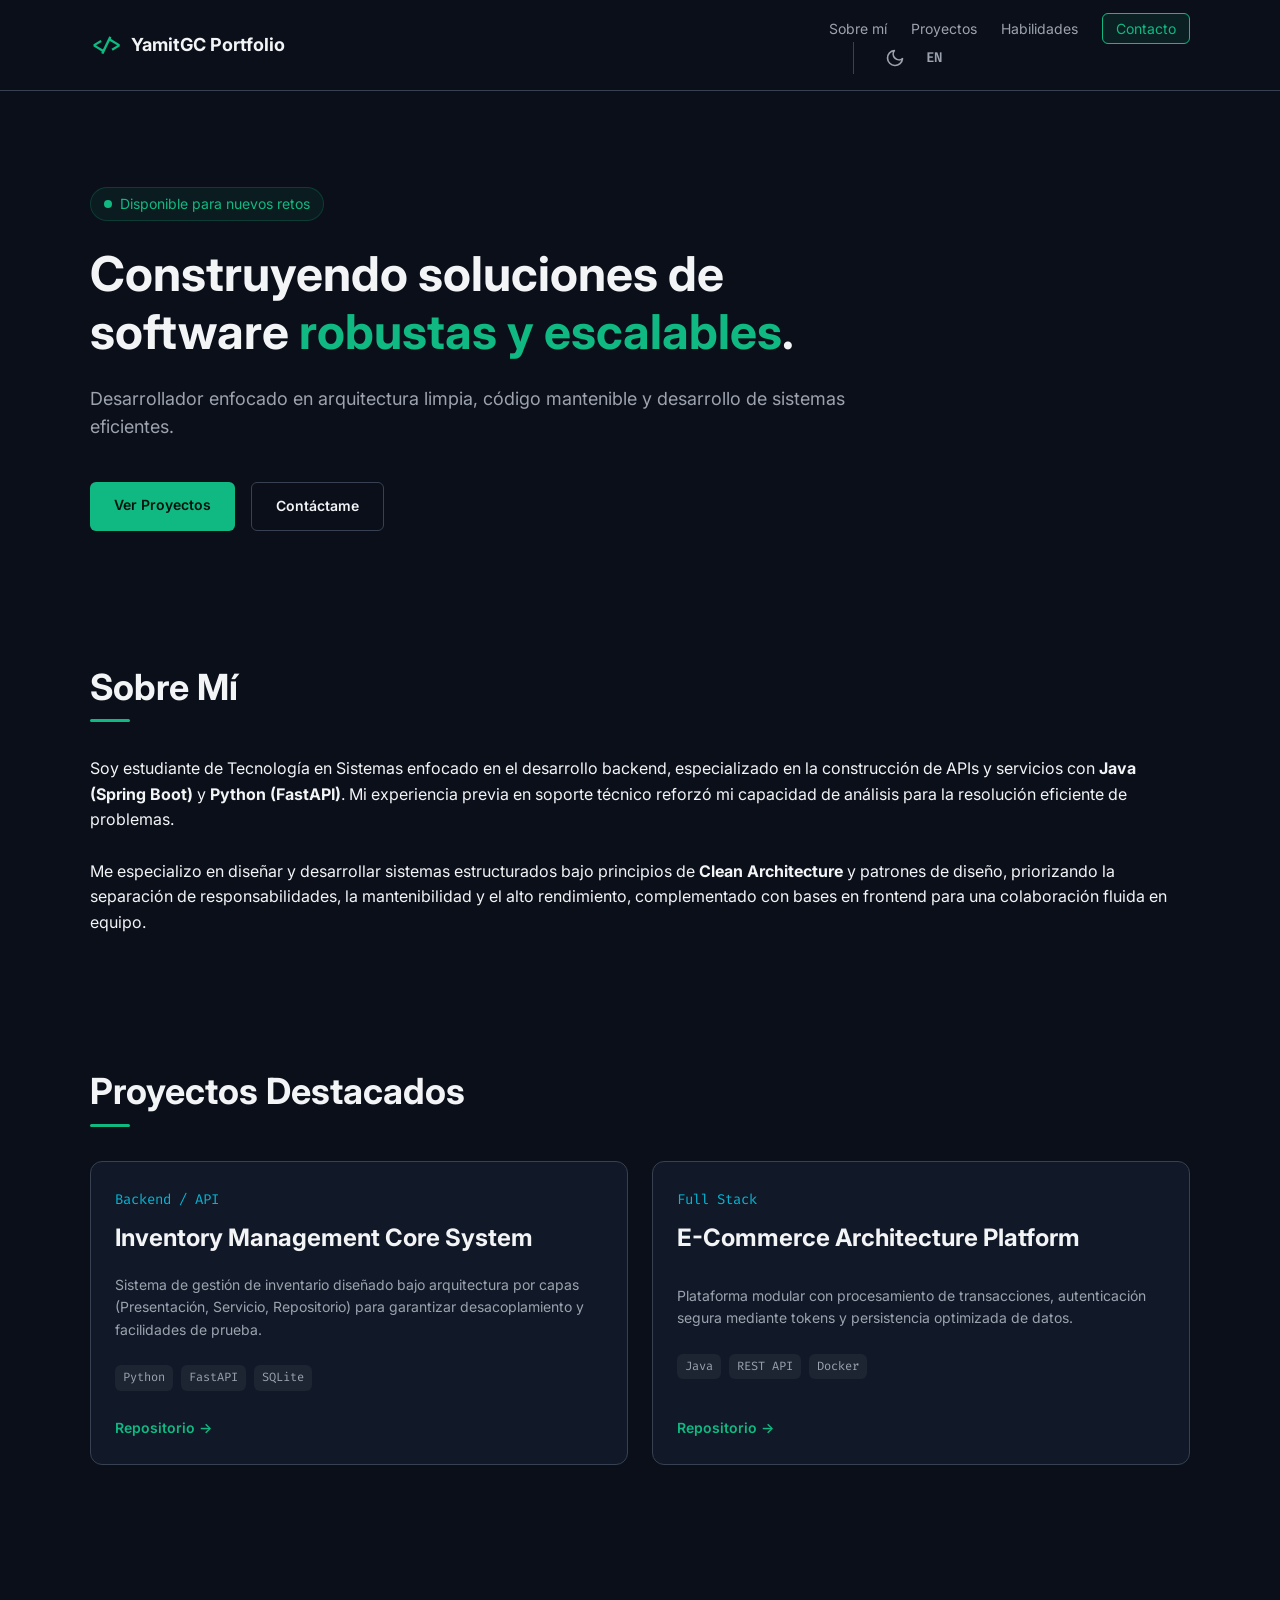
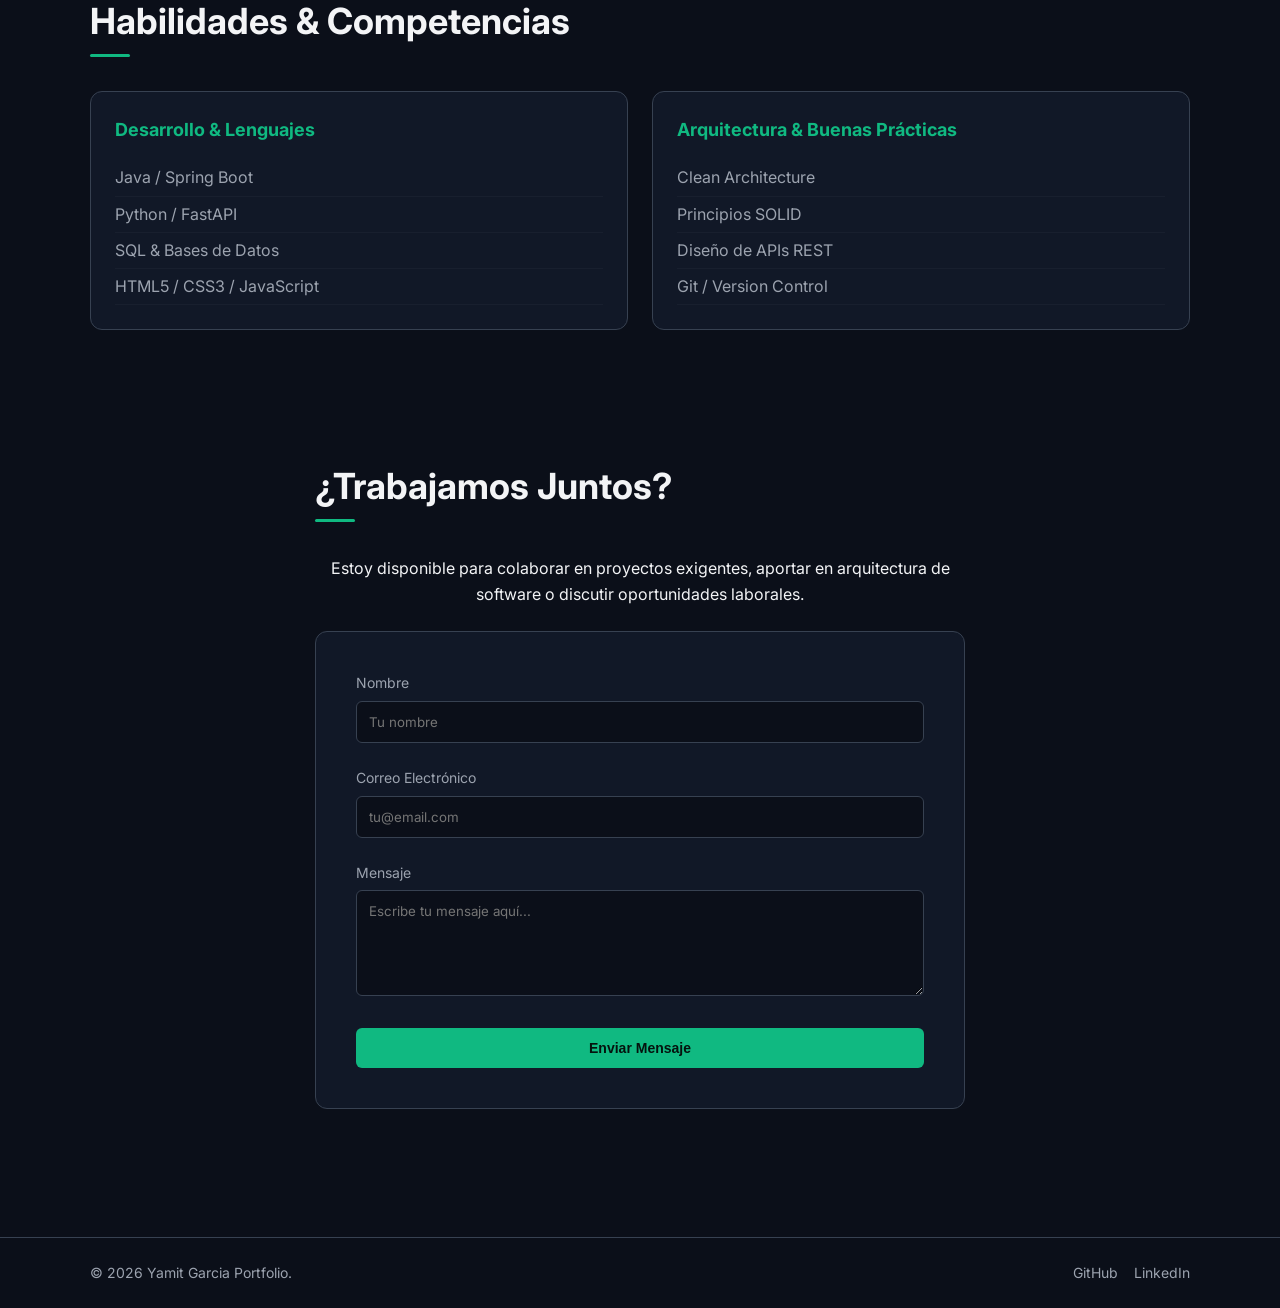
==== commit 8d7d4ab0: "feat: developer portfolio site" ====
--- a/index.html
+++ b/index.html
@@ -1,87 +1,217 @@
 <!DOCTYPE html>
-<html lang="en">
+<html lang="es">
 <head>
-    <meta charset="UTF-8">
-    <meta name="viewport" content="width=device-width, initial-scale=1.0">
-    <title>Portfolio</title>
-    <link rel="stylesheet" href="style.css">
+  <meta charset="UTF-8">
+  <meta name="viewport" content="width=device-width, initial-scale=1.0">
+  <meta name="description" content="Portafolio Profesional de Desarrollo de Software y Arquitectura Backend/Frontend.">
+  <title>Portafolio | YamitGC Developer</title>
+  <link rel="icon" type="image/png" href="assets/favicon.png">
+  
+  <!-- CSS Principal (Carga modular) -->
+  <link rel="stylesheet" href="style.css">
+  
+  <!-- Tipografía Google Fonts -->
+  <link rel="preconnect" href="https://fonts.googleapis.com">
+  <link rel="preconnect" href="https://fonts.gstatic.com" crossorigin>
+  <link href="https://fonts.googleapis.com/css2?family=Fira+Code:wght@400;500&family=Inter:wght@300;400;600;700&display=swap" rel="stylesheet">
 </head>
 <body>
-    <header id="header-portfolio">
-        <div>
-            <p id="name">YAMIT GARCIA</p>
-        </div>
-        <nav>
-            <ul id="ul-portfolio">
-                <li><a href="#home">home</a></li>
-                <li><a href="#projects">projects</a></li>
-                <li><a href="#contact_me">contact me</a></li>
-                <li><a href="pets.html">Visit My Pets web</a></li>
+
+  <!-- Encabezado y Navegación Principal -->
+  <header class="header" id="header">
+    <div class="container header__container">
+      <a href="#hero" class="logo" aria-label="Inicio">
+        <span class="logo__symbol">&lt;/&gt;</span>
+        <span class="logo__text">YamitGC Portfolio</span>
+      </a>
+      
+      <nav class="nav" aria-label="Navegación principal">
+        <ul class="nav__list">
+          <li class="nav__item"><a href="#about" class="nav__link" data-i18n="nav_about">Sobre mí</a></li>
+          <li class="nav__item"><a href="#projects" class="nav__link" data-i18n="nav_projects">Proyectos</a></li>
+          <li class="nav__item"><a href="#skills" class="nav__link" data-i18n="nav_skills">Habilidades</a></li>
+          <li class="nav__item"><a href="#contact" class="nav__link nav__link--cta" data-i18n="nav_contact">Contacto</a></li>
+        </ul>
+
+        <!-- Controles de Tema e Idioma -->
+        <div class="controls">
+          <button id="theme-toggle" class="controls__btn" aria-label="Cambiar tema">
+            <svg id="theme-icon" xmlns="http://www.w3.org/2000/svg" width="20" height="20" viewBox="0 0 24 24" fill="none" stroke="currentColor" stroke-width="2" stroke-linecap="round" stroke-linejoin="round">
+              <path d="M21 12.79A9 9 0 1 1 11.21 3 7 7 0 0 0 21 12.79z"></path>
+            </svg>
+          </button>
+          
+          <button id="lang-toggle" class="controls__btn controls__btn--text" aria-label="Cambiar idioma">
+            EN
+          </button>
+        </div>
+      </nav>
+    </div>
+  </header>
+
+  <main id="main-content">
+    
+    <!-- Hero Section -->
+    <section class="hero" id="hero">
+      <div class="container hero__container">
+        <div class="hero__content">
+          <div class="badge" role="status">
+            <span class="badge__dot"></span> <span data-i18n="hero_badge">Disponible para nuevos retos</span>
+          </div>
+          <h1 class="hero__title" data-i18n="hero_title">
+            Construyendo soluciones de software <span class="text-highlight">robustas y escalables</span>.
+          </h1>
+          <p class="hero__subtitle" data-i18n="hero_subtitle">
+            Desarrollador enfocado en arquitectura limpia, código mantenible y desarrollo de sistemas eficientes.
+          </p>
+          <div class="hero__actions">
+            <a href="#projects" class="btn btn--primary" data-i18n="hero_btn_projects">Ver Proyectos</a>
+            <a href="#contact" class="btn btn--secondary" data-i18n="hero_btn_contact">Contáctame</a>
+          </div>
+        </div>
+      </div>
+    </section>
+
+    <!-- Sobre Mí -->
+    <section class="about section" id="about">
+      <div class="container">
+        <h2 class="section__title" data-i18n="about_title">Sobre Mí</h2>
+        <div class="about__grid">
+          <article class="about__text">
+            <p data-i18n="about_p1">
+              Soy estudiante de Tecnología en Sistemas enfocado en el desarrollo backend, especializado en la construcción de APIs y servicios con <strong>Java (Spring Boot)</strong> y <strong>Python (FastAPI)</strong>. Mi experiencia previa en soporte técnico reforzó mi capacidad de análisis para la resolución eficiente de problemas.
+            </p>
+            <br>
+            <p data-i18n="about_p2">
+              Me especializo en diseñar y desarrollar sistemas estructurados bajo principios de <strong>Clean Architecture</strong> y patrones de diseño, priorizando la separación de responsabilidades, la mantenibilidad y el alto rendimiento, complementado con bases en frontend para una colaboración fluida en equipo.
+            </p>
+          </article>
+        </div>
+      </div>
+    </section>
+
+    <!-- Proyectos destacados -->
+    <section class="projects section" id="projects">
+      <div class="container">
+        <h2 class="section__title" data-i18n="projects_title">Proyectos Destacados</h2>
+        
+        <div class="projects__grid">
+          
+          <article class="project-card">
+            <header class="project-card__header">
+              <span class="project-card__tag" data-i18n="proj1_tag">Backend / API</span>
+              <h3 class="project-card__title" data-i18n="proj1_title">Inventory Management Core System</h3>
+            </header>
+            <div class="project-card__body">
+              <p data-i18n="proj1_desc">
+                Sistema de gestión de inventario diseñado bajo arquitectura por capas (Presentación, Servicio, Repositorio) para garantizar desacoplamiento y facilidades de prueba.
+              </p>
+              <ul class="tech-stack" aria-label="Tecnologías usadas">
+                <li class="tech-stack__item">Python</li>
+                <li class="tech-stack__item">FastAPI</li>
+                <li class="tech-stack__item">SQLite</li>
+              </ul>
+            </div>
+            <footer class="project-card__footer">
+              <a href="https://github.com/YamitGC/Inventory-FastAPI" class="project-card__link" target="_blank" rel="noopener noreferrer" data-i18n="proj1_link">Repositorio &rarr;</a>
+            </footer>
+          </article>
+
+          <article class="project-card">
+            <header class="project-card__header">
+              <span class="project-card__tag" data-i18n="proj2_tag">Full Stack</span>
+              <h3 class="project-card__title" data-i18n="proj2_title">E-Commerce Architecture Platform</h3>
+            </header>
+            <div class="project-card__body">
+              <p data-i18n="proj2_desc">
+                Plataforma modular con procesamiento de transacciones, autenticación segura mediante tokens y persistencia optimizada de datos.
+              </p>
+              <ul class="tech-stack" aria-label="Tecnologías usadas">
+                <li class="tech-stack__item">Java</li>
+                <li class="tech-stack__item">REST API</li>
+                <li class="tech-stack__item">Docker</li>
+              </ul>
+            </div>
+            <footer class="project-card__footer">
+              <a href="#" class="project-card__link" target="_blank" rel="noopener noreferrer" data-i18n="proj2_link">Repositorio &rarr;</a>
+            </footer>
+          </article>
+
+        </div>
+      </div>
+    </section>
+
+    <!-- Habilidades -->
+    <section class="skills section" id="skills">
+      <div class="container">
+        <h2 class="section__title" data-i18n="skills_title">Habilidades & Competencias</h2>
+        
+        <div class="skills__grid">
+          <div class="skills__category">
+            <h3 class="skills__category-title" data-i18n="skills_cat1">Desarrollo & Lenguajes</h3>
+            <ul class="skills__list">
+              <li>Java / Spring Boot</li>
+              <li>Python / FastAPI</li>
+              <li>SQL & Bases de Datos</li>
+              <li>HTML5 / CSS3 / JavaScript</li>
             </ul>
-        </nav>
-    </header>
-    <main>
-        <section id="home">
-            <h1>SOBRE MI</h1>
-            <br>
-            <p>Soy un desarrollador full stack preparado para cualquier reto que me coloquen.</p><br><br><br>
-            <p>Me gusta explorar nuevos campos y cada nueva experiencia es algo nuevo que aprender.</p>
-        </section>
-        <section id="projects">
-            <h2>PROYECTOS</h2>
-            <p>He aquí los links al GitHub de algunos de mis proyectos hechos mediante python.</p>
-            <div class="contenedor-cards">
-                <article class="card">
-                    <img src="/assets/inventario.png" alt="imagen inventario">
-                    <div class="contenido-card">
-                        <h3>CRUD inventario Python</h3>
-                        <a href="https://github.com/YamitGC/ProyectoM1Riwi-Inventario-Python" target="_blank">Link repositorio</a>
-                    </div>
-                </article>
-                <article class="card">
-                    <img src="/assets/estudiantes.jpg" alt="imagen estudiantes">
-                    <div class="contenido-card">
-                        <h3>Manejo de estudiantes Python</h3>
-                        <a href="https://github.com/YamitGC/prueba-desempe-o" target="_blank">Link repositorio</a>
-                    </div>
-                </article>
-                    <article class="card">
-                    <img src="/assets/gestion-clientes.jpg" alt="imagen gestion-clientes">
-                    <div class="contenido-card">
-                        <h3>Gestion de clientes en Python</h3>
-                        <a href="https://github.com/YamitGC/Proyecto-gestion-pedidos-clientes" target="_blank">Link repositorio</a>
-                    </div>
-                </article>
-            </div>
-        </section>
-
-    </main>
-    <footer id="footer-portfolio">
-        <section>
-        <h2>Mi Portafolio web</h2>
-        <p>Esta página está destinada para que conozca un poco de mi y de mis proyectos a continuacion verá los links para mis redes sociales.</p>
-        <nav aria-label="Redes sociales">
-            <a href="#">Twitter</a>
-            <a href="#">LinkedIn</a>
-            <a href="https://github.com/YamitGC" target="_blank">GitHub</a>
-        </nav>
-        </section>
-
-        <section id="contact_me">
-        <h2>Contactame!</h2>
-        <form action="/suscribir" method="POST">
-            <label for="nombre">Nombre</label>
-            <input type="text" id="nombre" name="nombre" placeholder="Tu nombre" maxlength="30" required />
-
-            <label for="email">Correo</label>
-            <input type="email" id="email" name="email" placeholder="Tu correo electrónico" maxlength="30" required />
-
-            <button type="submit">Enviar</button>
+          </div>
+
+          <div class="skills__category">
+            <h3 class="skills__category-title" data-i18n="skills_cat2">Arquitectura & Buenas Prácticas</h3>
+            <ul class="skills__list">
+              <li>Clean Architecture</li>
+              <li>Principios SOLID</li>
+              <li>Diseño de APIs REST</li>
+              <li>Git / Version Control</li>
+            </ul>
+          </div>
+        </div>
+      </div>
+    </section>
+
+    <!-- Contacto -->
+    <section class="contact section" id="contact">
+      <div class="container container--narrow">
+        <h2 class="section__title text-center" data-i18n="contact_title">¿Trabajamos Juntos?</h2>
+        <p class="contact__intro text-center" data-i18n="contact_intro">
+          Estoy disponible para colaborar en proyectos exigentes, aportar en arquitectura de software o discutir oportunidades laborales.
+        </p>
+
+        <form class="contact-form" action="#" method="POST">
+          <div class="form-group">
+            <label for="name" class="form-label" data-i18n="label_name">Nombre</label>
+            <input type="text" id="name" name="name" class="form-input" data-i18n-placeholder="ph_name" placeholder="Tu nombre" required>
+          </div>
+          
+          <div class="form-group">
+            <label for="email" class="form-label" data-i18n="label_email">Correo Electrónico</label>
+            <input type="email" id="email" name="email" class="form-input" data-i18n-placeholder="ph_email" placeholder="tu@email.com" required>
+          </div>
+
+          <div class="form-group">
+            <label for="message" class="form-label" data-i18n="label_message">Mensaje</label>
+            <textarea id="message" name="message" class="form-textarea" rows="5" data-i18n-placeholder="ph_message" placeholder="Escribe tu mensaje aquí..." required></textarea>
+          </div>
+
+          <button type="submit" class="btn btn--primary btn--block" data-i18n="btn_send">Enviar Mensaje</button>
         </form>
-        </section>
-
-        <small class="footer-copy">© <time datetime="2026">2026</time> Mi portafolio web. Todos los derechos reservados.</small>
-    </footer>
-    
+      </div>
+    </section>
+
+  </main>
+
+  <!-- Pie de página -->
+  <footer class="footer">
+    <div class="container footer__container">
+      <p class="footer__copy" data-i18n="footer_copy">&copy; 2026 Yamit Garcia Portfolio.</p>
+      <div class="footer__socials">
+        <a href="https://github.com/YamitGC" target="_blank" rel="noopener noreferrer" class="footer__social-link">GitHub</a>
+        <a href="https://www.linkedin.com/in/yamit-garcia-cueto-928207426/?locale=en-US" target="_blank" rel="noopener noreferrer" class="footer__social-link">LinkedIn</a>
+      </div>
+    </div>
+  </footer>
+
+<script type="module" src="js/main.js"></script>
 </body>
-</html>
+</html>
--- a/style.css
+++ b/style.css
@@ -1,562 +1,12 @@
-/* =============================================
-   RESET & BASE
-   ============================================= */
-*,
-*::before,
-*::after {
-    padding: 0;
-    margin: 0;
-    box-sizing: border-box;
-}
+/* ==========================================================================
+   ENTRY POINT - ARCHITECTURE CSS
+   ========================================================================== */
 
-/* =============================================
-   VARIABLES GLOBALES
-   ============================================= */
-:root {
-    /* Colores — portfolio */
-    --color-home: #212121;
-    --color-projects: #272727;
-    --color-titles: #858585;
-    --color-white: #fcfcfc;
-    --color-light: #f0ead6;
-    --color-muted: #ccc;
-    --color-border: #333;
-    --color-btn-bg: #d1d1d1;
+/* 1. Design Tokens y Variables Globales */
+@import url('css/variables.css');
 
-    /* Colores — mascotas */
-    --color-pets-header: crimson;
-    --color-pets-home: bisque;
-    --color-pets-section: burlywood;
+/* 2. Estilos Principales del Portafolio */
+@import url('css/portfolio.css');
 
-    /* Tipografía */
-    --font-base: 'Trebuchet MS', 'Lucida Sans Unicode', 'Lucida Grande', 'Lucida Sans', Arial, sans-serif;
-
-    /* Espaciado */
-    --spacing-xs: 8px;
-    --spacing-sm: 16px;
-    --spacing-md: 24px;
-    --spacing-lg: 40px;
-    --spacing-xl: 60px;
-
-    /* Radios */
-    --radius-sm: 6px;
-    --radius-md: 10px;
-
-    /* Sombras */
-    --shadow-card: 0 4px 8px rgba(0, 0, 0, 0.1);
-    --shadow-pets: 0 4px 8px rgb(255, 0, 0);
-
-    /* Transiciones */
-    --transition-fast: 0.2s ease;
-    --transition-card: 0.4s ease;
-
-    /* Header */
-    --header-height: 60px;
-}
-
-/* =============================================
-   GLOBAL
-   ============================================= */
-body {
-    font-family: var(--font-base);
-}
-
-/* =============================================
-   HEADER — PORTFOLIO
-   ============================================= */
-#header-portfolio {
-    position: fixed;
-    inset-block-start: 0;
-    inset-inline-start: 0;
-    width: 100%;
-    height: var(--header-height);
-    display: flex;
-    justify-content: space-between;
-    align-items: center;
-    padding: 0 10%;
-    z-index: 100;
-}
-
-#name {
-    color: var(--color-white);
-}
-
-#ul-portfolio {
-    list-style: none;
-    display: flex;
-    gap: 25px;
-}
-
-#ul-portfolio li a {
-    font-weight: 600;
-    text-decoration: none;
-    color: var(--color-white);
-    transition: color var(--transition-fast);
-}
-
-#ul-portfolio li a:hover {
-    color: var(--color-muted);
-}
-
-/* =============================================
-   SECCIÓN HOME
-   ============================================= */
-#home {
-    background-color: var(--color-home);
-    display: flex;
-    min-height: 100dvh;
-    flex-direction: column;
-    justify-content: center;
-    padding: 0 30%;
-}
-
-#home h1 {
-    color: var(--color-titles);
-    font-size: 1.25rem;
-    margin-bottom: var(--spacing-xs);
-}
-
-#home p {
-    color: var(--color-white);
-    font-size: 2.5rem;
-}
-
-/* =============================================
-   SECCIÓN PROYECTOS
-   ============================================= */
-#projects {
-    background-color: var(--color-projects);
-    text-align: center;
-    min-height: 100dvh;
-    padding-bottom: var(--spacing-lg);
-}
-
-#projects h2 {
-    color: var(--color-titles);
-    font-size: clamp(2.5rem, 8vw, 6.25rem);
-    padding: 3%;
-}
-
-#projects > p {
-    color: var(--color-white);
-    padding-bottom: 5%;
-    font-size: clamp(1.2rem, 3vw, 2.2rem);
-}
-
-/* ===== CARDS ===== */
-.contenedor-cards {
-    display: flex;
-    flex-wrap: wrap;
-    gap: 20px;
-    padding: 20px;
-    justify-content: center;
-    align-items: stretch;
-}
-
-.card {
-    background: var(--color-home);
-    border-radius: var(--radius-md);
-    box-shadow: var(--shadow-card);
-    overflow: hidden;
-    width: 300px;
-    max-width: 350px;
-    transition: transform var(--transition-card);
-}
-
-.card:hover {
-    transform: translateY(-10px);
-}
-
-.card img {
-    width: 100%;
-    height: 250px;
-    object-fit: cover;
-}
-
-.contenido-card {
-    color: var(--color-white);
-    padding: clamp(15px, 3vw, 25px);
-    display: flex;
-    flex-direction: column;
-    gap: 20px;
-}
-
-.contenido-card h3 {
-    font-size: 1.5rem;
-}
-
-.contenido-card a {
-    background-color: var(--color-btn-bg);
-    text-decoration: none;
-    font-size: 1rem;
-    font-weight: 600;
-    color: rgb(19, 19, 19);
-    border: none;
-    padding: 10px 10px;
-    height: 40px;
-    border-radius: var(--radius-md);
-    cursor: pointer;
-    margin-top: 20px;
-    transition: background-color var(--transition-fast);
-}
-
-.contenido-card a:hover {
-    background-color: var(--color-white);
-}
-
-
-/* =============================================
-   FOOTER — PORTFOLIO
-   ============================================= */
-#footer-portfolio {
-    background-color: var(--color-home);
-    color: var(--color-muted);
-    padding: 48px var(--spacing-xl) 0;
-    display: flex;
-    flex-wrap: wrap;
-    gap: var(--spacing-lg);
-    justify-content: space-between;
-    border-top: 1px solid var(--color-border);
-}
-
-/* ===== Sección izquierda ===== */
-footer section:first-of-type {
-    max-width: 320px;
-}
-
-footer section:first-of-type h2 {
-    color: var(--color-light);
-    font-size: 1rem;
-    font-weight: 600;
-    margin-bottom: 10px;
-}
-
-footer section:first-of-type p {
-    font-size: 0.875rem;
-    line-height: 1.6;
-    color: #f0ad4e;
-    margin-bottom: var(--spacing-sm);
-}
-
-footer section:first-of-type nav {
-    display: flex;
-    gap: var(--spacing-sm);
-}
-
-footer section:first-of-type nav a {
-    color: var(--color-muted);
-    text-decoration: none;
-    font-size: 0.875rem;
-    transition: color var(--transition-fast);
-}
-
-footer section:first-of-type nav a:hover {
-    color: var(--color-white);
-}
-
-/* ===== Formulario de contacto ===== */
-#contact_me {
-    min-width: 280px;
-    max-width: 340px;
-    flex: 1;
-}
-
-#contact_me h2 {
-    color: var(--color-light);
-    font-size: 1rem;
-    font-weight: 600;
-    margin-bottom: 14px;
-}
-
-#contact_me form {
-    display: flex;
-    flex-direction: column;
-    gap: 10px;
-}
-
-#contact_me label {
-    display: none;
-}
-
-#contact_me input,
-#contact_me button {
-    border-radius: var(--radius-sm);
-    padding: 10px 14px;
-    font-size: 0.875rem;
-    transition: border-color var(--transition-fast),
-                background-color var(--transition-fast);
-    outline: none;
-}
-
-#contact_me input {
-    background-color: transparent;
-    border: 1px solid #555;
-    color: #aaa;
-}
-
-#contact_me input::placeholder {
-    color: #666;
-}
-
-#contact_me input:focus {
-    border-color: #888;
-}
-
-#contact_me button {
-    background-color: transparent;
-    border: 1px solid #555;
-    color: var(--color-light);
-    cursor: pointer;
-}
-
-#contact_me button:hover {
-    background-color: #333;
-    border-color: #888;
-}
-
-/* ===== Copyright ===== */
-.footer-copy {
-    width: 100%;
-    text-align: center;
-    border-top: 1px solid var(--color-border);
-    padding: var(--spacing-sm) 0;
-    margin-top: var(--spacing-xs);
-    display: block;
-}
-
-.footer-copy p {
-    color: #666;
-    font-size: 0.8rem;
-}
-
-/* =============================================
-   HEADER — MASCOTAS
-   ============================================= */
-#header-mascotas {
-    position: fixed;
-    inset-block-start: 0;
-    inset-inline-start: 0;
-    width: 100%;
-    height: var(--header-height);
-    display: flex;
-    justify-content: space-between;
-    align-items: center;
-    background-color: var(--color-pets-header);
-    z-index: 10;
-    padding: 0 10%;
-    color: var(--color-white);
-}
-
-#ul-mascotas {
-    list-style: none;
-    display: flex;
-    gap: 25px;
-}
-
-#ul-mascotas li a {
-    font-weight: 600;
-    text-decoration: none;
-    color: var(--color-white);
-    transition: opacity var(--transition-fast);
-}
-
-#ul-mascotas li a:hover {
-    opacity: 0.75;
-}
-
-/* =============================================
-   HOME — MASCOTAS
-   ============================================= */
-#home-mascotas {
-    background-color: var(--color-pets-home);
-    display: flex;
-    min-height: 100dvh;
-    flex-direction: column;
-    align-items: center;
-    justify-content: center;
-    padding: 0 10%;
-    gap: var(--spacing-md);
-}
-
-#home-mascotas h1 {
-    font-size: clamp(2.5rem, 8vw, 5rem);
-}
-
-#home-mascotas p {
-    font-size: clamp(1.2rem, 3vw, 2.2rem);
-    text-align: center;
-}
-
-/* =============================================
-   SECCIÓN PETS
-   ============================================= */
-#pets {
-    background-color: var(--color-pets-section);
-    min-height: 100%;
-}
-
-#titulo-mascotas {
-    font-size: clamp(2.5rem, 8vw, 6.25rem);
-    text-align: center;
-    padding: 5% 0;
-}
-
-.contenedor-cards-mascotas {
-    display: flex;
-    flex-wrap: wrap;
-    gap: 30px;
-    justify-content: center;
-    padding: 0 20% 5%;
-}
-
-.card-mascota {
-    background: var(--color-home);
-    border-radius: var(--radius-md);
-    box-shadow: var(--shadow-pets);
-    overflow: hidden;
-    width: 300px;
-    max-width: 350px;
-    transition: transform var(--transition-card);
-}
-
-.card-mascota:hover {
-    transform: translateY(-10px);
-}
-
-.card-mascota img {
-    width: 100%;
-    height: 250px;
-    object-fit: cover;
-}
-
-.contenido-card-mascota {
-    color: var(--color-white);
-    padding: clamp(15px, 3vw, 25px);
-    display: flex;
-    flex-direction: column;
-    gap: 20px;
-}
-
-.contenido-card-mascota h2 {
-    font-size: 1.5rem;
-}
-
-/* =============================================
-   FOOTER — MASCOTAS
-   ============================================= */
-#footer-mascota {
-    background-color: var(--color-pets-section);
-    text-align: center;
-    padding: 0 0 10px;
-}
-
-/* =============================================
-   MEDIA QUERIES
-   ============================================= */
-
-/* --- Tablets: 768px – 1024px --- */
-@media (max-width: 1024px) {
-    #home {
-        padding: 0 15%;
-    }
-
-    #home-mascotas {
-        padding: 0 15%;
-    }
-
-    .contenedor-cards-mascotas {
-        padding: 0 10% 5%;
-    }
-
-    #footer-portfolio {
-        padding: 40px var(--spacing-md) 0;
-        gap: var(--spacing-md);
-    }
-}
-
-/* --- Móviles grandes: hasta 768px --- */
-@media (max-width: 768px) {
-    #header-portfolio,
-    #header-mascotas {
-        padding: 0 5%;
-        flex-direction: column;
-        height: auto;
-        padding-block: 12px;
-        gap: var(--spacing-xs);
-        position: relative; /* Evita superposición en pantallas pequeñas */
-    }
-
-    #ul-portfolio,
-    #ul-mascotas {
-        gap: 16px;
-        flex-wrap: wrap;
-        justify-content: center;
-    }
-
-    #home,
-    #home-mascotas {
-        padding: 0 8%;
-        text-align: center;
-    }
-
-    #home p {
-        font-size: 2rem;
-    }
-
-    .contenedor-cards,
-    .contenedor-cards-mascotas {
-        padding: 16px;
-        gap: 16px;
-    }
-
-    .card,
-    .card-mascota {
-        width: 100%;
-        max-width: 400px;
-    }
-
-    #footer-portfolio {
-        padding: var(--spacing-md);
-        flex-direction: column;
-        align-items: center;
-    }
-
-    footer section:first-of-type,
-    #contact_me {
-        max-width: 100%;
-        width: 100%;
-    }
-}
-
-/* --- Móviles pequeños: hasta 480px --- */
-@media (max-width: 480px) {
-    #home h1 {
-        font-size: 1rem;
-    }
-
-    #home p {
-        font-size: 1.5rem;
-    }
-
-    #home-mascotas h1 {
-        font-size: 2rem;
-    }
-
-    #home-mascotas p {
-        font-size: 1.1rem;
-    }
-
-    .contenido-card h3,
-    .contenido-card-mascota h2 {
-        font-size: 1.2rem;
-    }
-
-    #ul-portfolio,
-    #ul-mascotas {
-        gap: 10px;
-    }
-
-    .contenedor-cards-mascotas {
-        padding: 0 5% 5%;
-    }
-}
+/* 3. Media Queries y Adaptabilidad Responsiva */
+@import url('css/responsive.css');
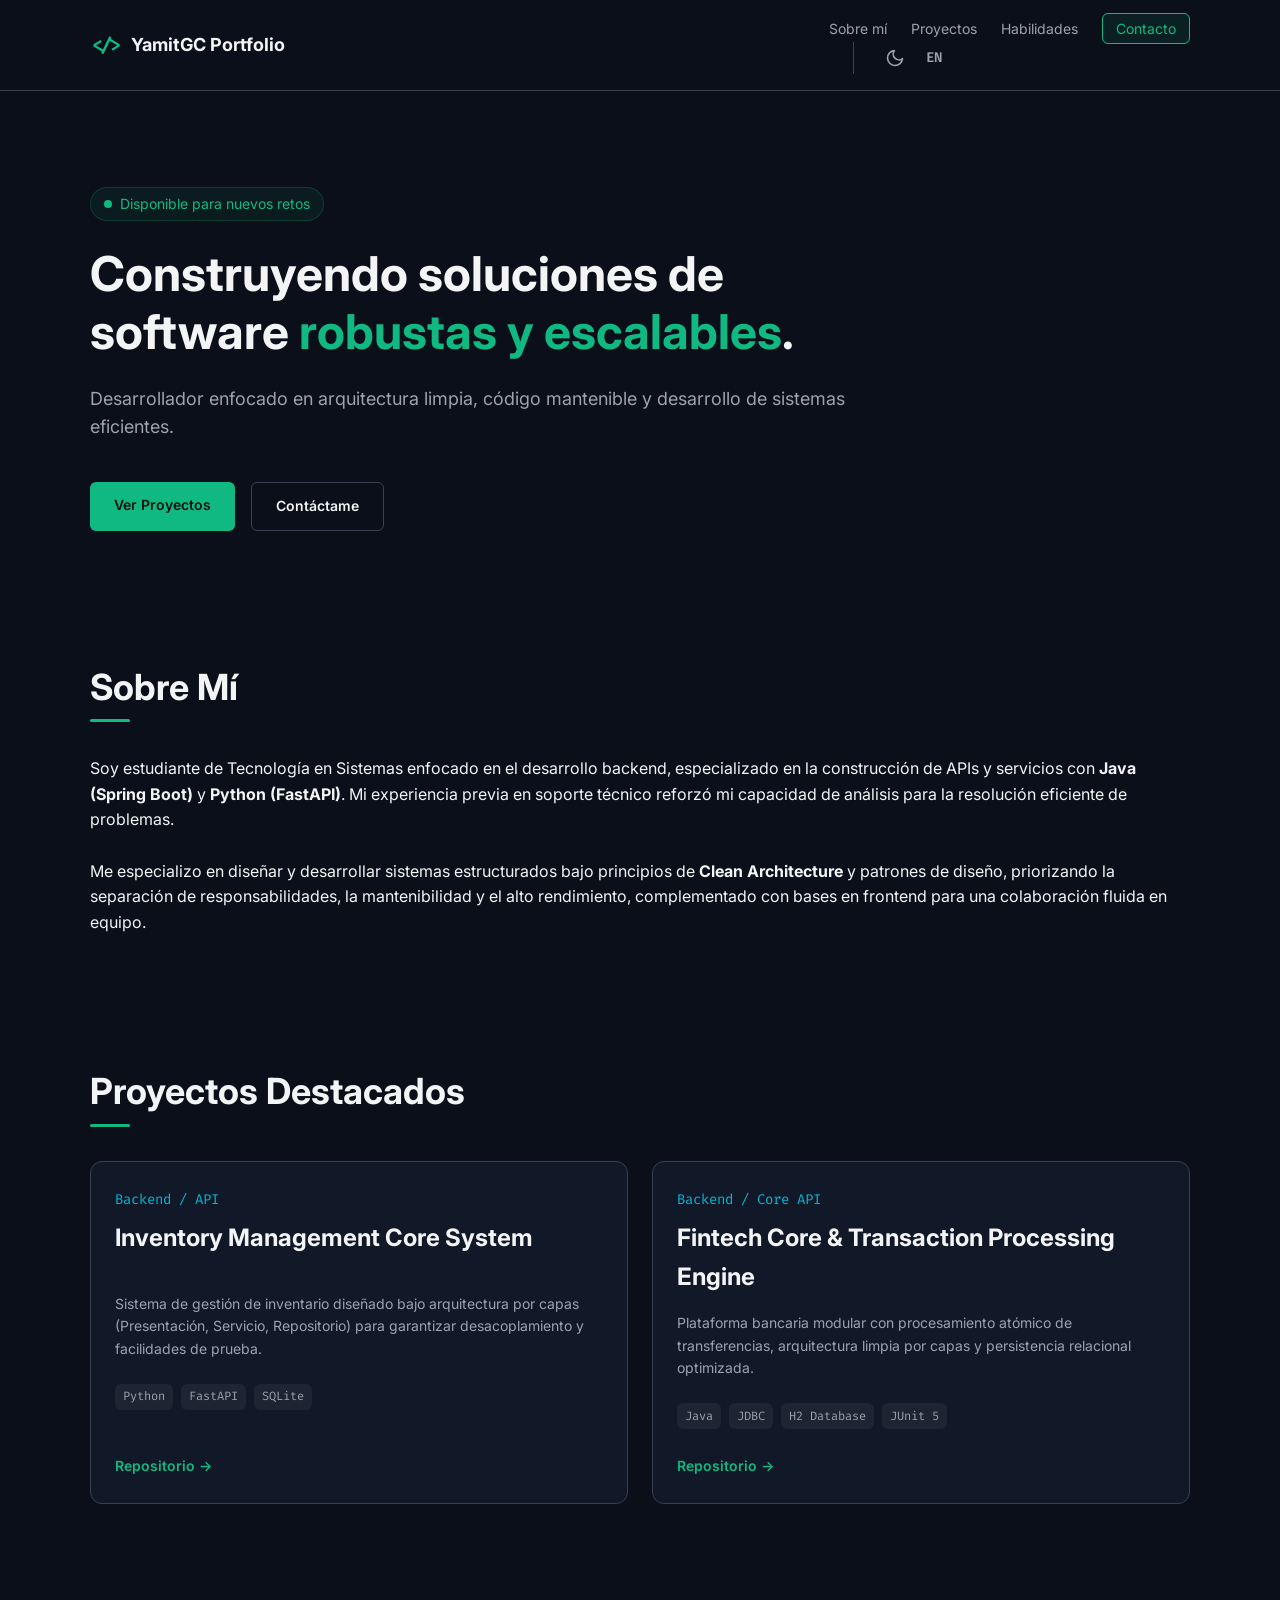
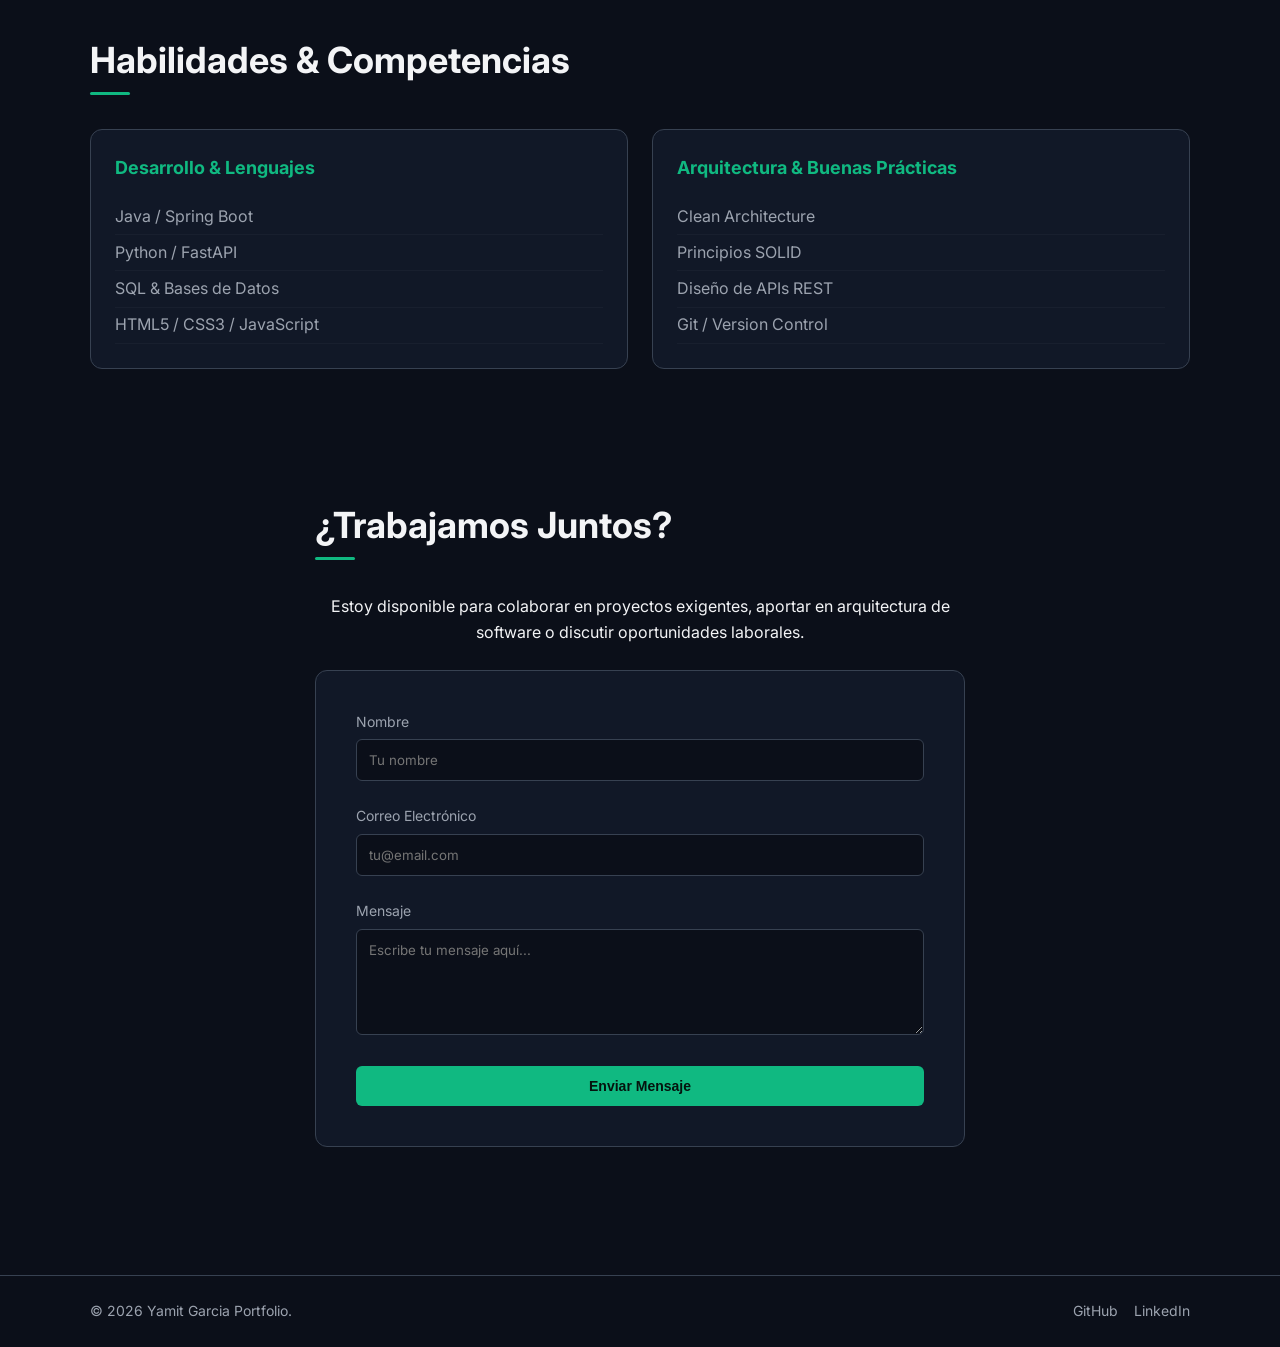
==== commit 1daa5fb2: "feat: update project card to fintech core backend" ====
--- a/index.html
+++ b/index.html
@@ -4,7 +4,7 @@
   <meta charset="UTF-8">
   <meta name="viewport" content="width=device-width, initial-scale=1.0">
   <meta name="description" content="Portafolio Profesional de Desarrollo de Software y Arquitectura Backend/Frontend.">
-  <title>Portafolio | YamitGC Developer</title>
+  <title>Portfolio | YamitGC Developer</title>
   <link rel="icon" type="image/png" href="assets/favicon.png">
   
   <!-- CSS Principal (Carga modular) -->
@@ -119,17 +119,18 @@
 
           <article class="project-card">
             <header class="project-card__header">
-              <span class="project-card__tag" data-i18n="proj2_tag">Full Stack</span>
-              <h3 class="project-card__title" data-i18n="proj2_title">E-Commerce Architecture Platform</h3>
+              <span class="project-card__tag" data-i18n="proj2_tag">Backend / Core API</span>
+              <h3 class="project-card__title" data-i18n="proj2_title">Fintech Core & Transaction Processing Engine</h3>
             </header>
             <div class="project-card__body">
               <p data-i18n="proj2_desc">
-                Plataforma modular con procesamiento de transacciones, autenticación segura mediante tokens y persistencia optimizada de datos.
+                Plataforma bancaria modular con procesamiento atómico de transferencias, arquitectura limpia por capas y persistencia relacional optimizada.
               </p>
               <ul class="tech-stack" aria-label="Tecnologías usadas">
                 <li class="tech-stack__item">Java</li>
-                <li class="tech-stack__item">REST API</li>
-                <li class="tech-stack__item">Docker</li>
+                <li class="tech-stack__item">JDBC</li>
+                <li class="tech-stack__item">H2 Database</li>
+                <li class="tech-stack__item">JUnit 5</li>
               </ul>
             </div>
             <footer class="project-card__footer">
